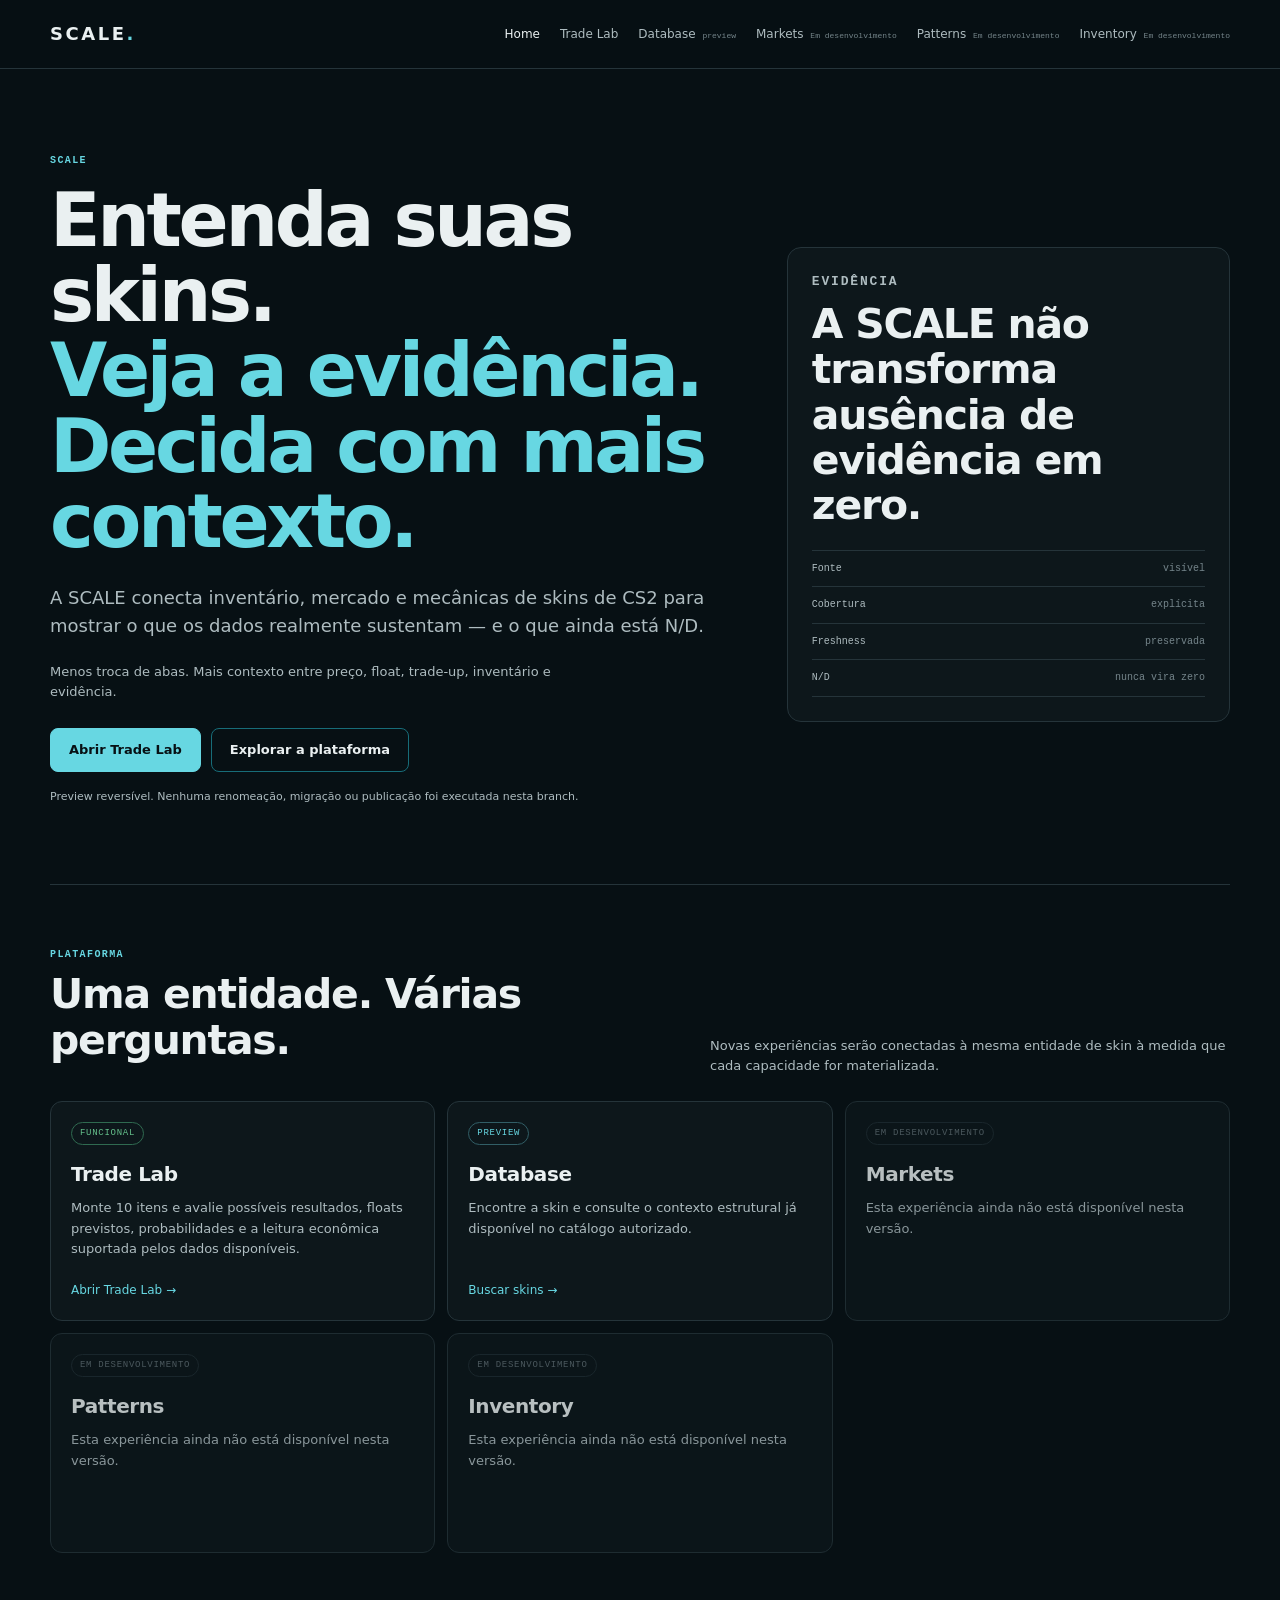
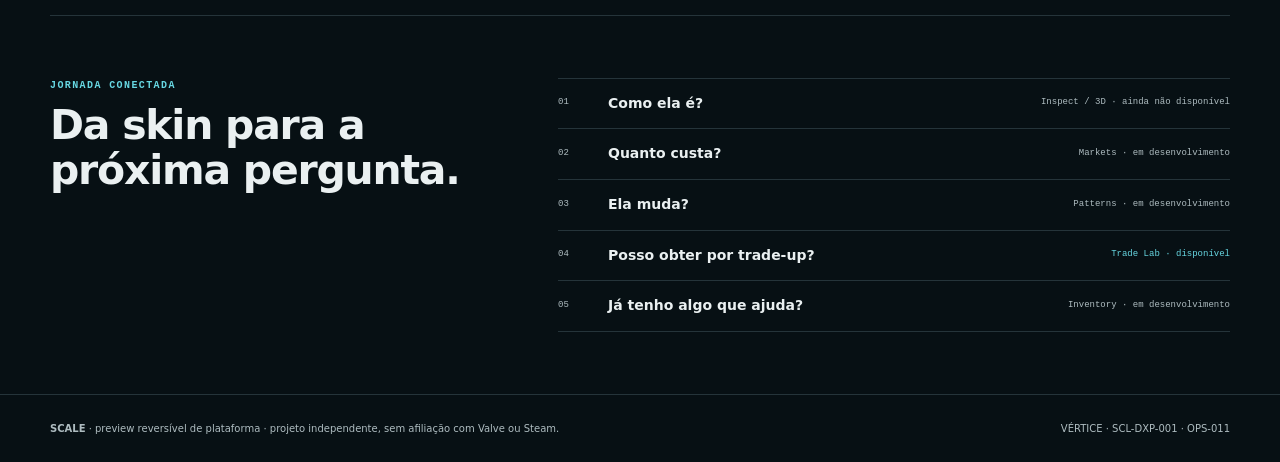
==== index.html @ 556edde3 "RM-002 OPS-011: align platform copy with latest PRISMA handoff" ====
<!doctype html>
<html lang="pt-BR">
<head>
<meta charset="utf-8">
<meta name="viewport" content="width=device-width,initial-scale=1">
<title>SCALE — Platform Preview</title>
<meta name="description" content="Preview reversível da experiência de plataforma SCALE para skins de CS2.">
<meta name="theme-color" content="#071014">
<link rel="stylesheet" href="platform.css">
</head>
<body>
<a class="skip" href="#main">Ir para o conteúdo</a>
<header class="site-header">
  <div class="wrap nav-shell">
    <a class="brand" href="./" aria-label="SCALE home">SCALE<span>.</span></a>
    <nav class="nav" aria-label="Navegação principal">
      <a class="active" href="./">Home</a>
      <a href="tradeup/">Trade Lab</a>
      <a href="database/">Database <small>preview</small></a>
      <span class="nav-future">Markets <small>Em desenvolvimento</small></span>
      <span class="nav-future">Patterns <small>Em desenvolvimento</small></span>
      <span class="nav-future">Inventory <small>Em desenvolvimento</small></span>
    </nav>
  </div>
</header>

<main id="main">
  <section class="wrap hero platform-hero">
    <div>
      <p class="eyebrow">SCALE</p>
      <h1>Entenda suas skins.<br><em>Veja a evidência. Decida com mais contexto.</em></h1>
      <p class="lead">A SCALE conecta inventário, mercado e mecânicas de skins de CS2 para mostrar o que os dados realmente sustentam — e o que ainda está N/D.</p>
      <p class="section-copy">Menos troca de abas. Mais contexto entre preço, float, trade-up, inventário e evidência.</p>
      <div class="hero-actions">
        <a class="button primary" href="tradeup/">Abrir Trade Lab</a>
        <a class="button secondary" href="#platform">Explorar a plataforma</a>
      </div>
      <p class="guardrail">Preview reversível. Nenhuma renomeação, migração ou publicação foi executada nesta branch.</p>
    </div>
    <aside class="evidence-card" aria-label="Prova de evidência">
      <p class="eyebrow">Evidência</p>
      <h2>A SCALE não transforma ausência de evidência em zero.</h2>
      <dl class="evidence-rail">
        <div><dt>Fonte</dt><dd>visível</dd></div>
        <div><dt>Cobertura</dt><dd>explícita</dd></div>
        <div><dt>Freshness</dt><dd>preservada</dd></div>
        <div><dt>N/D</dt><dd>nunca vira zero</dd></div>
      </dl>
    </aside>
  </section>

  <section id="platform" class="wrap section">
    <div class="section-head">
      <div><p class="eyebrow">Plataforma</p><h2>Uma entidade. Várias perguntas.</h2></div>
      <p class="section-copy">Novas experiências serão conectadas à mesma entidade de skin à medida que cada capacidade for materializada.</p>
    </div>
    <div class="product-grid">
      <a class="product-card available" href="tradeup/">
        <span class="status-tag live">FUNCIONAL</span>
        <h3>Trade Lab</h3>
        <p>Monte 10 itens e avalie possíveis resultados, floats previstos, probabilidades e a leitura econômica suportada pelos dados disponíveis.</p>
        <span class="card-action">Abrir Trade Lab →</span>
      </a>
      <a class="product-card preview" href="database/">
        <span class="status-tag preview">PREVIEW</span>
        <h3>Database</h3>
        <p>Encontre a skin e consulte o contexto estrutural já disponível no catálogo autorizado.</p>
        <span class="card-action">Buscar skins →</span>
      </a>
      <article class="product-card unavailable">
        <span class="status-tag unavailable">EM DESENVOLVIMENTO</span>
        <h3>Markets</h3>
        <p>Esta experiência ainda não está disponível nesta versão.</p>
      </article>
      <article class="product-card unavailable">
        <span class="status-tag unavailable">EM DESENVOLVIMENTO</span>
        <h3>Patterns</h3>
        <p>Esta experiência ainda não está disponível nesta versão.</p>
      </article>
      <article class="product-card unavailable">
        <span class="status-tag unavailable">EM DESENVOLVIMENTO</span>
        <h3>Inventory</h3>
        <p>Esta experiência ainda não está disponível nesta versão.</p>
      </article>
    </div>
  </section>

  <section class="wrap section split">
    <div>
      <p class="eyebrow">Jornada conectada</p>
      <h2>Da skin para a próxima pergunta.</h2>
    </div>
    <div class="question-flow">
      <div><span>01</span><strong>Como ela é?</strong><small>Inspect / 3D · ainda não disponível</small></div>
      <div><span>02</span><strong>Quanto custa?</strong><small>Markets · em desenvolvimento</small></div>
      <div><span>03</span><strong>Ela muda?</strong><small>Patterns · em desenvolvimento</small></div>
      <div><span>04</span><strong>Posso obter por trade-up?</strong><small><a href="tradeup/">Trade Lab · disponível</a></small></div>
      <div><span>05</span><strong>Já tenho algo que ajuda?</strong><small>Inventory · em desenvolvimento</small></div>
    </div>
  </section>
</main>

<footer class="footer">
  <div class="wrap footer-row">
    <span><strong>SCALE</strong> · preview reversível de plataforma · projeto independente, sem afiliação com Valve ou Steam.</span>
    <span>VÉRTICE · SCL-DXP-001 · OPS-011</span>
  </div>
</footer>
</body>
</html>
---- platform.css ----
:root{
  color-scheme:dark;
  --ink-950:#071014;--ink-900:#0D171B;--graphite-800:#182429;--graphite-700:#25343A;
  --paper-0:#F7F9F9;--text-on-dark:#EAF0F1;--text-muted-dark:#AEBCC0;
  --signal-500:#67D7E2;--signal-700:#176C78;--line:#25343A;--panel:#0D171B;
  --positive:#65C18C;--caution:#E2BD63;--negative:#E07B73;--unknown:#75858B;
  --font-sans:"IBM Plex Sans",Inter,system-ui,-apple-system,"Segoe UI",sans-serif;
  --font-mono:"IBM Plex Mono","SFMono-Regular",Consolas,monospace;
}
*{box-sizing:border-box}html{scroll-behavior:smooth}body{margin:0;background:var(--ink-950);color:var(--text-on-dark);font-family:var(--font-sans);line-height:1.55}
a{color:inherit}.wrap{width:min(1180px,calc(100% - 48px));margin:auto}.skip{position:absolute;left:16px;top:-80px;background:var(--paper-0);color:#142126;padding:10px 14px;z-index:10}.skip:focus{top:10px}
.site-header{position:sticky;top:0;z-index:5;background:#071014f2;border-bottom:1px solid var(--line);backdrop-filter:blur(10px)}.nav-shell{min-height:68px;display:flex;align-items:center;justify-content:space-between;gap:28px}
.brand{text-decoration:none;font-weight:800;letter-spacing:.14em;font-size:18px;white-space:nowrap}.brand span{color:var(--signal-500)}.nav{display:flex;align-items:center;gap:20px;min-width:0;overflow-x:auto}.nav a,.nav-future{font-size:12px;text-decoration:none;color:var(--text-muted-dark);white-space:nowrap}.nav a:hover,.nav a.active{color:var(--text-on-dark)}.nav small,.nav-future small{font-family:var(--font-mono);font-size:8px;color:var(--unknown);margin-left:3px}.nav-future{cursor:not-allowed}
.hero{padding:84px 0 68px}.platform-hero{display:grid;grid-template-columns:minmax(0,1.2fr) minmax(300px,.8fr);gap:72px;align-items:center}.eyebrow{margin:0 0 10px;text-transform:uppercase;letter-spacing:.14em;color:var(--signal-500);font-family:var(--font-mono);font-size:10px;font-weight:700}
h1{font-size:clamp(42px,6vw,74px);line-height:1.02;letter-spacing:-.045em;margin:14px 0 24px;max-width:860px}h1 em{font-style:normal;color:var(--signal-500)}h2{font-size:clamp(28px,3.2vw,42px);line-height:1.1;letter-spacing:-.03em;margin:8px 0 14px}h3{font-size:20px;letter-spacing:-.02em;margin:14px 0 8px}.lead{max-width:720px;font-size:18px;color:var(--text-muted-dark);margin:0 0 22px}
.hero-actions{display:flex;gap:10px;flex-wrap:wrap;margin-top:26px}.button{display:inline-flex;align-items:center;justify-content:center;min-height:44px;padding:0 18px;border-radius:8px;text-decoration:none;font-weight:700;font-size:13px;border:1px solid var(--signal-700)}.button.primary{background:var(--signal-500);color:var(--ink-950);border-color:var(--signal-500)}.button.secondary{background:transparent;color:var(--text-on-dark)}.guardrail{font-size:11px;color:var(--text-muted-dark);max-width:720px;margin-top:16px}
.evidence-card{background:var(--ink-900);border:1px solid var(--graphite-700);border-radius:14px;padding:24px}.evidence-card p{color:var(--text-muted-dark);font-size:13px}.evidence-rail{margin:22px 0 0;border-top:1px solid var(--line)}.evidence-rail div{display:grid;grid-template-columns:1fr auto;gap:16px;padding:10px 0;border-bottom:1px solid var(--line);font-family:var(--font-mono);font-size:10px}.evidence-rail dt{color:var(--text-muted-dark)}.evidence-rail dd{margin:0;color:var(--unknown)}
.section{padding:62px 0;border-top:1px solid var(--line)}.section-head{display:flex;justify-content:space-between;gap:30px;align-items:end;margin-bottom:24px}.section-copy{max-width:520px;color:var(--text-muted-dark);font-size:13px;margin:0}.product-grid{display:grid;grid-template-columns:repeat(3,minmax(0,1fr));gap:12px}.product-card{min-height:220px;border:1px solid var(--line);border-radius:12px;padding:20px;background:var(--ink-900);text-decoration:none;display:flex;flex-direction:column}.product-card p{margin:0;color:var(--text-muted-dark);font-size:13px}.product-card.available:hover,.product-card.preview:hover{border-color:var(--signal-700)}.status-tag{align-self:flex-start;font-family:var(--font-mono);font-size:9px;letter-spacing:.08em;border:1px solid var(--line);border-radius:99px;padding:4px 8px;color:var(--text-muted-dark)}.status-tag.live{border-color:#2f6a50;color:var(--positive)}.status-tag.preview{border-color:#315e66;color:var(--signal-500)}.status-tag.unavailable{color:var(--unknown)}.card-action{margin-top:auto;padding-top:20px;color:var(--signal-500);font-size:12px}.unavailable{opacity:.78}
.split{display:grid;grid-template-columns:.8fr 1.2fr;gap:60px}.question-flow{border-top:1px solid var(--line)}.question-flow div{display:grid;grid-template-columns:36px 1fr auto;gap:14px;padding:14px 0;border-bottom:1px solid var(--line);align-items:center}.question-flow span,.question-flow small{font-family:var(--font-mono);font-size:9px;color:var(--text-muted-dark)}.question-flow strong{font-size:14px}.question-flow a{color:var(--signal-500);text-decoration:none}
.page-hero{padding:56px 0 34px}.page-hero h1{font-size:clamp(38px,5vw,60px)}.preview-banner{border:1px solid var(--signal-700);background:#0d1d21;padding:12px 14px;border-radius:10px;color:var(--text-muted-dark);font-size:12px}.preview-banner strong{color:var(--signal-500)}
.search-panel{margin:24px 0 0;border:1px solid var(--line);border-radius:14px;padding:20px;background:var(--ink-900)}.search-row{display:grid;grid-template-columns:1fr auto;gap:10px}.search-row input{min-width:0;border:1px solid var(--graphite-700);background:var(--ink-950);color:var(--text-on-dark);border-radius:8px;padding:12px 13px;font:inherit}.search-row button{border:1px solid var(--signal-700);background:var(--signal-500);color:var(--ink-950);border-radius:8px;padding:0 18px;font-weight:700}.search-help{font-size:11px;color:var(--text-muted-dark);margin:10px 0 0}
.results{display:grid;grid-template-columns:repeat(3,minmax(0,1fr));gap:12px;margin:20px 0 0}.skin-card{border:1px solid var(--line);background:var(--ink-900);border-radius:12px;padding:16px;text-align:left;color:inherit;font:inherit;cursor:pointer}.skin-card:hover{border-color:var(--signal-700)}.skin-card img{width:100%;height:120px;object-fit:contain;background:#091316;border-radius:8px}.skin-card h3{font-size:14px;margin:12px 0 5px}.skin-meta{font-family:var(--font-mono);font-size:9px;color:var(--text-muted-dark);overflow-wrap:anywhere}.state-box{margin:20px 0;border:1px solid var(--line);border-radius:12px;padding:16px;color:var(--text-muted-dark);font-size:12px;background:var(--ink-900)}.state-box.error{border-color:#6f3f3c;color:#eab1ac}
.skin-hub{margin:24px 0 64px;border:1px solid var(--line);border-radius:14px;background:var(--ink-900);overflow:hidden}.skin-hub[hidden]{display:none}.skin-hub-head{display:grid;grid-template-columns:220px 1fr;gap:24px;padding:24px}.skin-hub-art{min-height:160px;background:#091316;border-radius:10px;display:flex;align-items:center;justify-content:center}.skin-hub-art img{width:100%;height:160px;object-fit:contain}.hub-kicker{font-family:var(--font-mono);color:var(--signal-500);font-size:10px}.hub-data{display:grid;grid-template-columns:repeat(3,1fr);gap:8px;margin-top:18px}.hub-data div{border-top:1px solid var(--line);padding-top:8px}.hub-data span,.hub-data strong{display:block}.hub-data span{font-size:9px;color:var(--text-muted-dark);font-family:var(--font-mono)}.hub-data strong{font-size:12px;margin-top:4px}.hub-modules{display:grid;grid-template-columns:repeat(4,1fr);border-top:1px solid var(--line)}.hub-module{padding:16px;border-right:1px solid var(--line)}.hub-module:last-child{border-right:0}.hub-module strong,.hub-module span{display:block}.hub-module strong{font-size:12px}.hub-module span{font-size:10px;color:var(--text-muted-dark);margin-top:5px}
.footer{border-top:1px solid var(--line);padding:26px 0;color:var(--text-muted-dark);font-size:10px}.footer-row{display:flex;justify-content:space-between;gap:20px;flex-wrap:wrap}
@media(max-width:900px){.platform-hero,.split{grid-template-columns:1fr}.platform-hero{gap:28px}.product-grid,.results{grid-template-columns:repeat(2,minmax(0,1fr))}.section-head{align-items:start;flex-direction:column}.hub-modules{grid-template-columns:repeat(2,1fr)}.hub-module{border-bottom:1px solid var(--line)}}
@media(max-width:620px){.wrap{width:min(100% - 28px,1180px)}.nav-shell{align-items:flex-start;flex-direction:column;padding:14px 0;gap:8px}.nav{width:100%}.hero{padding:50px 0}.lead{font-size:16px}.product-grid,.results{grid-template-columns:1fr}.question-flow div{grid-template-columns:28px 1fr}.question-flow small{grid-column:2}.search-row{grid-template-columns:1fr}.search-row button{min-height:42px}.skin-hub-head{grid-template-columns:1fr}.hub-data{grid-template-columns:1fr 1fr}.hub-modules{grid-template-columns:1fr}.hub-module{border-right:0}.footer-row{flex-direction:column}}
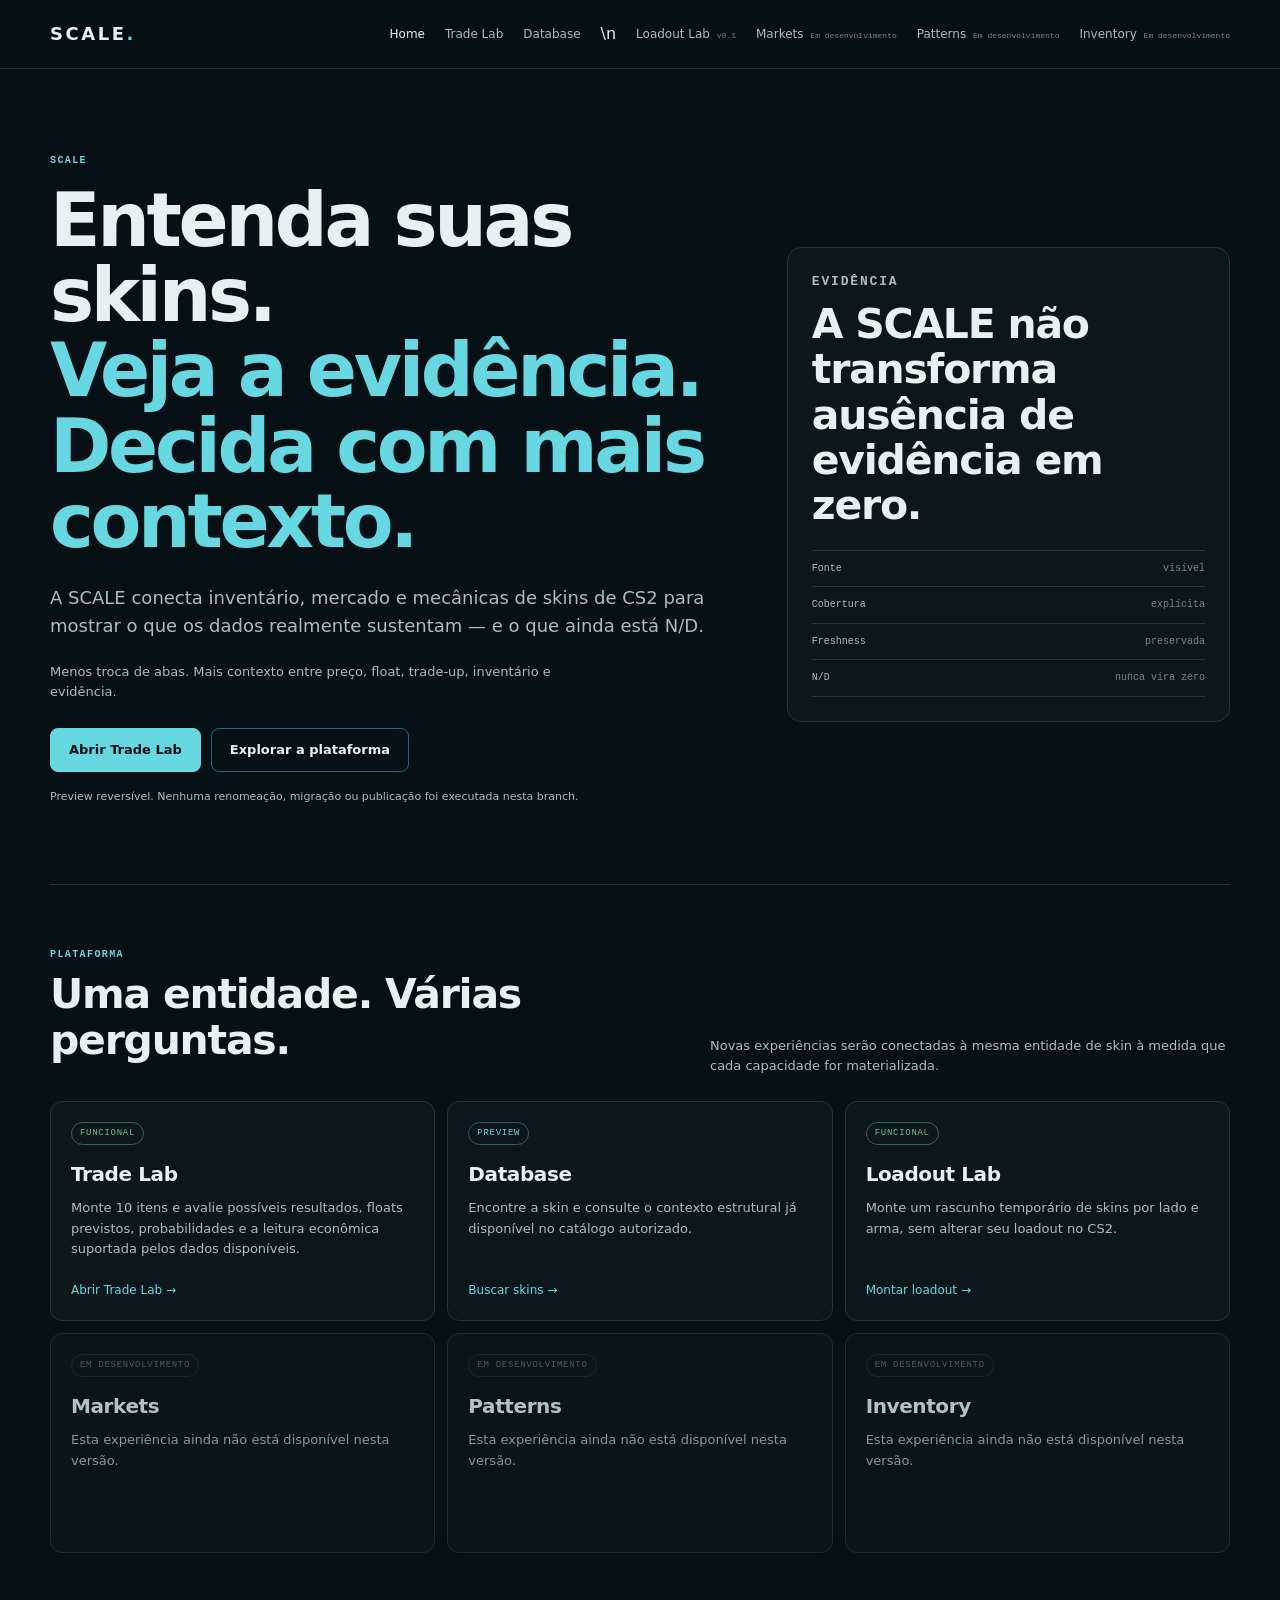
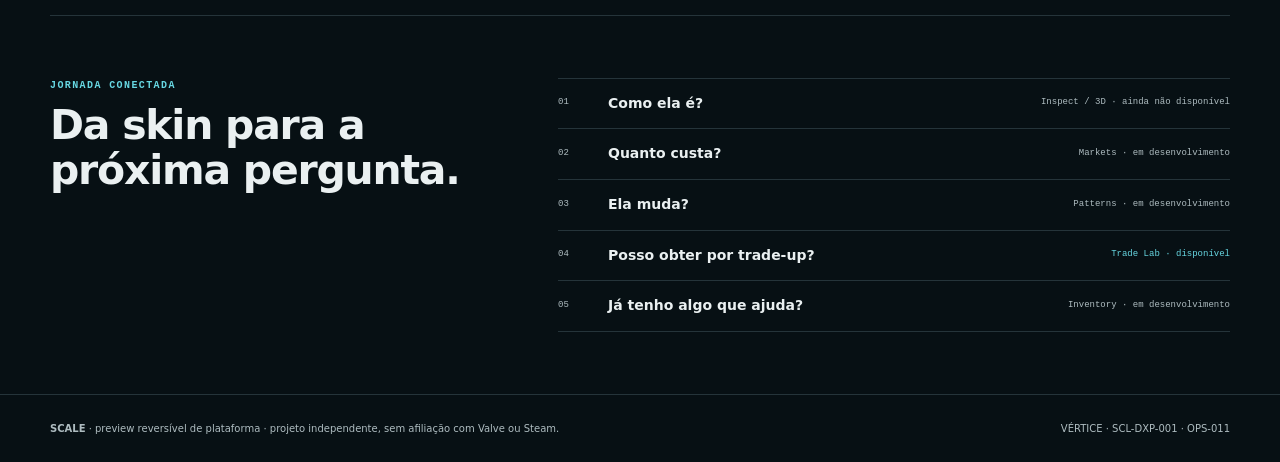
==== commit bfde8cf0: "RM-002 OPS-030: build Loadout Lab v0.1 weapons and skins" ====
--- a/index.html
+++ b/index.html
@@ -16,7 +16,7 @@
     <nav class="nav" aria-label="Navegação principal">
       <a class="active" href="./">Home</a>
       <a href="tradeup/">Trade Lab</a>
-      <a href="database/">Database <small>preview</small></a>
+      <a href="database/">Database</a>\n      <a href="loadout/">Loadout Lab <small>v0.1</small></a>
       <span class="nav-future">Markets <small>Em desenvolvimento</small></span>
       <span class="nav-future">Patterns <small>Em desenvolvimento</small></span>
       <span class="nav-future">Inventory <small>Em desenvolvimento</small></span>
@@ -67,6 +67,12 @@
         <p>Encontre a skin e consulte o contexto estrutural já disponível no catálogo autorizado.</p>
         <span class="card-action">Buscar skins →</span>
       </a>
+      <a class="product-card available" href="loadout/">
+        <span class="status-tag live">FUNCIONAL</span>
+        <h3>Loadout Lab</h3>
+        <p>Monte um rascunho temporário de skins por lado e arma, sem alterar seu loadout no CS2.</p>
+        <span class="card-action">Montar loadout →</span>
+      </a>
       <article class="product-card unavailable">
         <span class="status-tag unavailable">EM DESENVOLVIMENTO</span>
         <h3>Markets</h3>
--- a/platform.css
+++ b/platform.css
@@ -24,3 +24,25 @@
 .footer{border-top:1px solid var(--line);padding:26px 0;color:var(--text-muted-dark);font-size:10px}.footer-row{display:flex;justify-content:space-between;gap:20px;flex-wrap:wrap}
 @media(max-width:900px){.platform-hero,.split{grid-template-columns:1fr}.platform-hero{gap:28px}.product-grid,.results{grid-template-columns:repeat(2,minmax(0,1fr))}.section-head{align-items:start;flex-direction:column}.hub-modules{grid-template-columns:repeat(2,1fr)}.hub-module{border-bottom:1px solid var(--line)}}
 @media(max-width:620px){.wrap{width:min(100% - 28px,1180px)}.nav-shell{align-items:flex-start;flex-direction:column;padding:14px 0;gap:8px}.nav{width:100%}.hero{padding:50px 0}.lead{font-size:16px}.product-grid,.results{grid-template-columns:1fr}.question-flow div{grid-template-columns:28px 1fr}.question-flow small{grid-column:2}.search-row{grid-template-columns:1fr}.search-row button{min-height:42px}.skin-hub-head{grid-template-columns:1fr}.hub-data{grid-template-columns:1fr 1fr}.hub-modules{grid-template-columns:1fr}.hub-module{border-right:0}.footer-row{flex-direction:column}}
+
+.skin-link{display:block}.skin-link .card-action{display:block}
+.entity-page{padding-bottom:54px}.breadcrumb{display:flex;gap:8px;align-items:center;padding-top:28px;color:var(--text-muted-dark);font-family:var(--font-mono);font-size:10px}.breadcrumb a{color:var(--signal-500);text-decoration:none}
+.entity-hub{margin-top:20px}.entity-hero{display:grid;grid-template-columns:minmax(280px,.8fr) minmax(0,1.2fr);gap:42px;align-items:center;padding:36px 0 54px}.entity-art{min-height:290px;border:1px solid var(--line);border-radius:14px;background:var(--ink-900);display:flex;align-items:center;justify-content:center;color:var(--text-muted-dark);font-family:var(--font-mono);font-size:10px}.entity-art img{width:100%;height:280px;object-fit:contain;padding:24px}.entity-copy h1{font-size:clamp(38px,5vw,62px);margin:10px 0 18px}.entity-actions{display:flex;gap:10px;flex-wrap:wrap;margin-top:24px}
+.entity-section{border-top:1px solid var(--line);padding:48px 0}.entity-data-grid{display:grid;grid-template-columns:repeat(3,minmax(0,1fr));gap:10px}.entity-data-grid div{border:1px solid var(--line);border-radius:10px;background:var(--ink-900);padding:16px;min-width:0}.entity-data-grid span,.entity-data-grid strong{display:block}.entity-data-grid span{font-family:var(--font-mono);font-size:9px;color:var(--text-muted-dark)}.entity-data-grid strong{font-size:13px;margin-top:6px;overflow-wrap:anywhere}.entity-evidence{margin-top:12px;border-left:2px solid var(--signal-700);padding:10px 14px;display:flex;gap:18px;flex-wrap:wrap;color:var(--text-muted-dark);font-family:var(--font-mono);font-size:9px}
+.entity-module-grid{display:grid;grid-template-columns:repeat(3,minmax(0,1fr));gap:10px}.entity-module{border:1px solid var(--line);border-radius:11px;background:var(--ink-900);padding:18px;min-height:170px;text-decoration:none}.entity-module.available:hover{border-color:var(--signal-700)}.entity-module strong{display:block;font-size:16px;margin-top:14px}.entity-module p{font-size:11px;color:var(--text-muted-dark);margin:7px 0 0}
+@media(max-width:900px){.entity-hero{grid-template-columns:1fr;gap:22px}.entity-art{min-height:220px}.entity-art img{height:220px}.entity-data-grid,.entity-module-grid{grid-template-columns:repeat(2,minmax(0,1fr))}}
+@media(max-width:620px){.entity-hero{padding-top:24px}.entity-data-grid,.entity-module-grid{grid-template-columns:1fr}.entity-actions{flex-direction:column}.entity-actions .button{width:100%}}
+
+.database-page{padding-bottom:64px}.db-hero{padding-bottom:28px}.explorer-shell{border:1px solid var(--line);background:var(--ink-900);border-radius:14px;overflow:hidden}.explorer-search{padding:22px}.filter-toolbar{display:flex;gap:8px;align-items:center;padding:14px 22px;border-top:1px solid var(--line);border-bottom:1px solid var(--line);flex-wrap:wrap}.compact{min-height:36px;padding:0 12px;font-size:11px}.button.ghost{background:transparent;color:var(--text-muted-dark);border-color:var(--line)}
+.filters-panel{display:grid;grid-template-columns:repeat(2,minmax(0,1fr));border-bottom:1px solid var(--line)}.filters-panel[hidden]{display:none}.filter-group{padding:18px 22px;border-right:1px solid var(--line);border-bottom:1px solid var(--line)}.filter-group:nth-child(2n){border-right:0}.filter-head{display:flex;justify-content:space-between;gap:12px;align-items:center;margin-bottom:10px}.filter-head strong{font-size:13px}.filter-head small,.filter-note{color:var(--text-muted-dark);font-family:var(--font-mono);font-size:9px}.filter-note{margin:8px 0 0}.token-entry{display:grid;grid-template-columns:1fr auto;gap:8px}.token-entry input{min-width:0;background:var(--ink-950);border:1px solid var(--graphite-700);border-radius:7px;color:var(--text-on-dark);padding:9px 10px}.token-entry button{border:1px solid var(--signal-700);background:transparent;color:var(--signal-500);border-radius:7px;padding:0 10px}.token-list,.active-filter-chips{display:flex;gap:6px;flex-wrap:wrap;margin-top:8px}.filter-token,.active-chip{border:1px solid var(--signal-700);background:#0c1b1f;color:var(--signal-500);border-radius:99px;padding:5px 9px;font-size:10px}.check-grid{display:grid;grid-template-columns:repeat(2,minmax(0,1fr));gap:7px}.check-grid label{font-size:11px;color:var(--text-muted-dark)}.segmented{display:flex;gap:6px;flex-wrap:wrap}.segmented button{border:1px solid var(--line);background:var(--ink-950);color:var(--text-muted-dark);padding:7px 10px;border-radius:7px}.segmented button.active{border-color:var(--signal-700);color:var(--signal-500)}
+.context-rail,.selection-bar,.capability-notice,.origin-context{margin-top:12px;border:1px solid var(--line);background:var(--ink-900);border-radius:10px;padding:12px 14px}.context-rail,.selection-bar,.origin-context{display:flex;justify-content:space-between;gap:14px;align-items:center}.context-rail[hidden],.selection-bar[hidden],.capability-notice[hidden],.origin-context[hidden]{display:none}.selection-bar strong,.origin-context strong{display:block;font-size:12px}.selection-bar span,.origin-context span{display:block;color:var(--text-muted-dark);font-size:10px;margin-top:2px}.selection-actions{display:flex;gap:8px;align-items:center;flex-wrap:wrap}.capability-notice{border-color:#735e2c;background:#1a1710;color:#d5c18e;font-size:11px}.capability-notice strong{display:block;color:var(--caution);margin-bottom:4px}
+.results-section{padding:36px 0}.results-head{display:flex;justify-content:space-between;gap:24px;align-items:end}.results-meta{font-family:var(--font-mono);font-size:9px;color:var(--text-muted-dark);max-width:320px;text-align:right}.explorer-results{grid-template-columns:repeat(4,minmax(0,1fr))}.explorer-card{display:flex;flex-direction:column;padding:0;overflow:hidden}.skin-card-main{display:flex;flex-direction:column;flex:1;padding:14px;text-decoration:none}.explorer-card img{height:130px}.card-identity{margin-top:10px}.weapon-label{font-family:var(--font-mono);font-size:9px;color:var(--signal-500)}.card-identity h3{margin:3px 0 6px}.card-badges{display:flex;gap:5px;flex-wrap:wrap;margin-top:8px}.mini-tag{border:1px solid var(--signal-700);border-radius:99px;padding:3px 6px;font-size:8px;font-family:var(--font-mono);color:var(--signal-500)}.mini-tag.muted{border-color:var(--line);color:var(--text-muted-dark)}.select-skin{border:0;border-top:1px solid var(--line);background:transparent;color:var(--text-muted-dark);padding:10px;font-size:10px}.select-skin.selected{color:var(--signal-500);background:#0c1b1f}.origin-context{margin-top:22px}.text-button{background:none;border:0;color:var(--signal-500);font:inherit;font-size:11px;cursor:pointer}
+@media(max-width:1000px){.explorer-results{grid-template-columns:repeat(3,minmax(0,1fr))}}
+@media(max-width:768px){.filters-panel{grid-template-columns:1fr}.filter-group{border-right:0}.explorer-results{grid-template-columns:repeat(2,minmax(0,1fr))}.results-head{align-items:start;flex-direction:column}.results-meta{text-align:left}.context-rail,.selection-bar,.origin-context{align-items:flex-start;flex-direction:column}.selection-actions{width:100%}}
+@media(max-width:480px){.explorer-results{grid-template-columns:1fr}.check-grid{grid-template-columns:1fr}.filter-toolbar{align-items:stretch}.filter-toolbar .button{flex:1}.token-entry{grid-template-columns:1fr}.token-entry button{min-height:38px}}
+
+.pagination-row{display:flex;justify-content:center;padding:20px 0 4px}.pagination-row .button{min-width:160px}
+
+.skinhub-v02 .entity-hub{margin-top:14px}.identity-line{font-family:var(--font-mono);font-size:11px;color:var(--signal-500);margin-bottom:8px}.entity-subline{color:var(--text-muted-dark);font-size:14px;margin:0}.action-helper{color:var(--text-muted-dark);font-size:10px;margin:10px 0 0;max-width:560px}.identity-grid{grid-template-columns:repeat(3,minmax(0,1fr))}.float-context-grid{display:grid;grid-template-columns:1fr 1fr;gap:12px}.float-range-card,.wear-card{border:1px solid var(--line);border-radius:12px;background:var(--ink-900);padding:20px}.float-range-card>span,.wear-card>span{font-family:var(--font-mono);font-size:9px;color:var(--text-muted-dark)}.float-range-card>strong{display:block;font-size:28px;letter-spacing:-.03em;margin:8px 0}.float-range-card small,.wear-card small{display:block;color:var(--text-muted-dark);font-size:10px;margin-top:10px}.wear-list{display:flex;gap:7px;flex-wrap:wrap;margin-top:12px}.wear-chip{border:1px solid var(--signal-700);background:#0c1b1f;color:var(--signal-500);border-radius:99px;padding:6px 9px;font-size:10px}.wear-chip.unknown{border-color:var(--line);color:var(--unknown)}.action-section{display:grid;grid-template-columns:1fr auto;gap:30px;align-items:center}.next-action-panel{display:flex;gap:10px;flex-wrap:wrap;justify-content:flex-end}.state-box strong,.state-box span{display:block}.state-box span{margin-top:4px}.state-box .text-button{margin-top:10px}
+@media(max-width:900px){.identity-grid{grid-template-columns:repeat(2,minmax(0,1fr))}.action-section{grid-template-columns:1fr}.next-action-panel{justify-content:flex-start}}
+@media(max-width:620px){.identity-grid,.float-context-grid{grid-template-columns:1fr}.skinhub-v02 .entity-art{min-height:210px}.skinhub-v02 .entity-art img{height:210px}.next-action-panel{flex-direction:column}.next-action-panel .button,.skinhub-v02 .entity-actions .button{width:100%}}
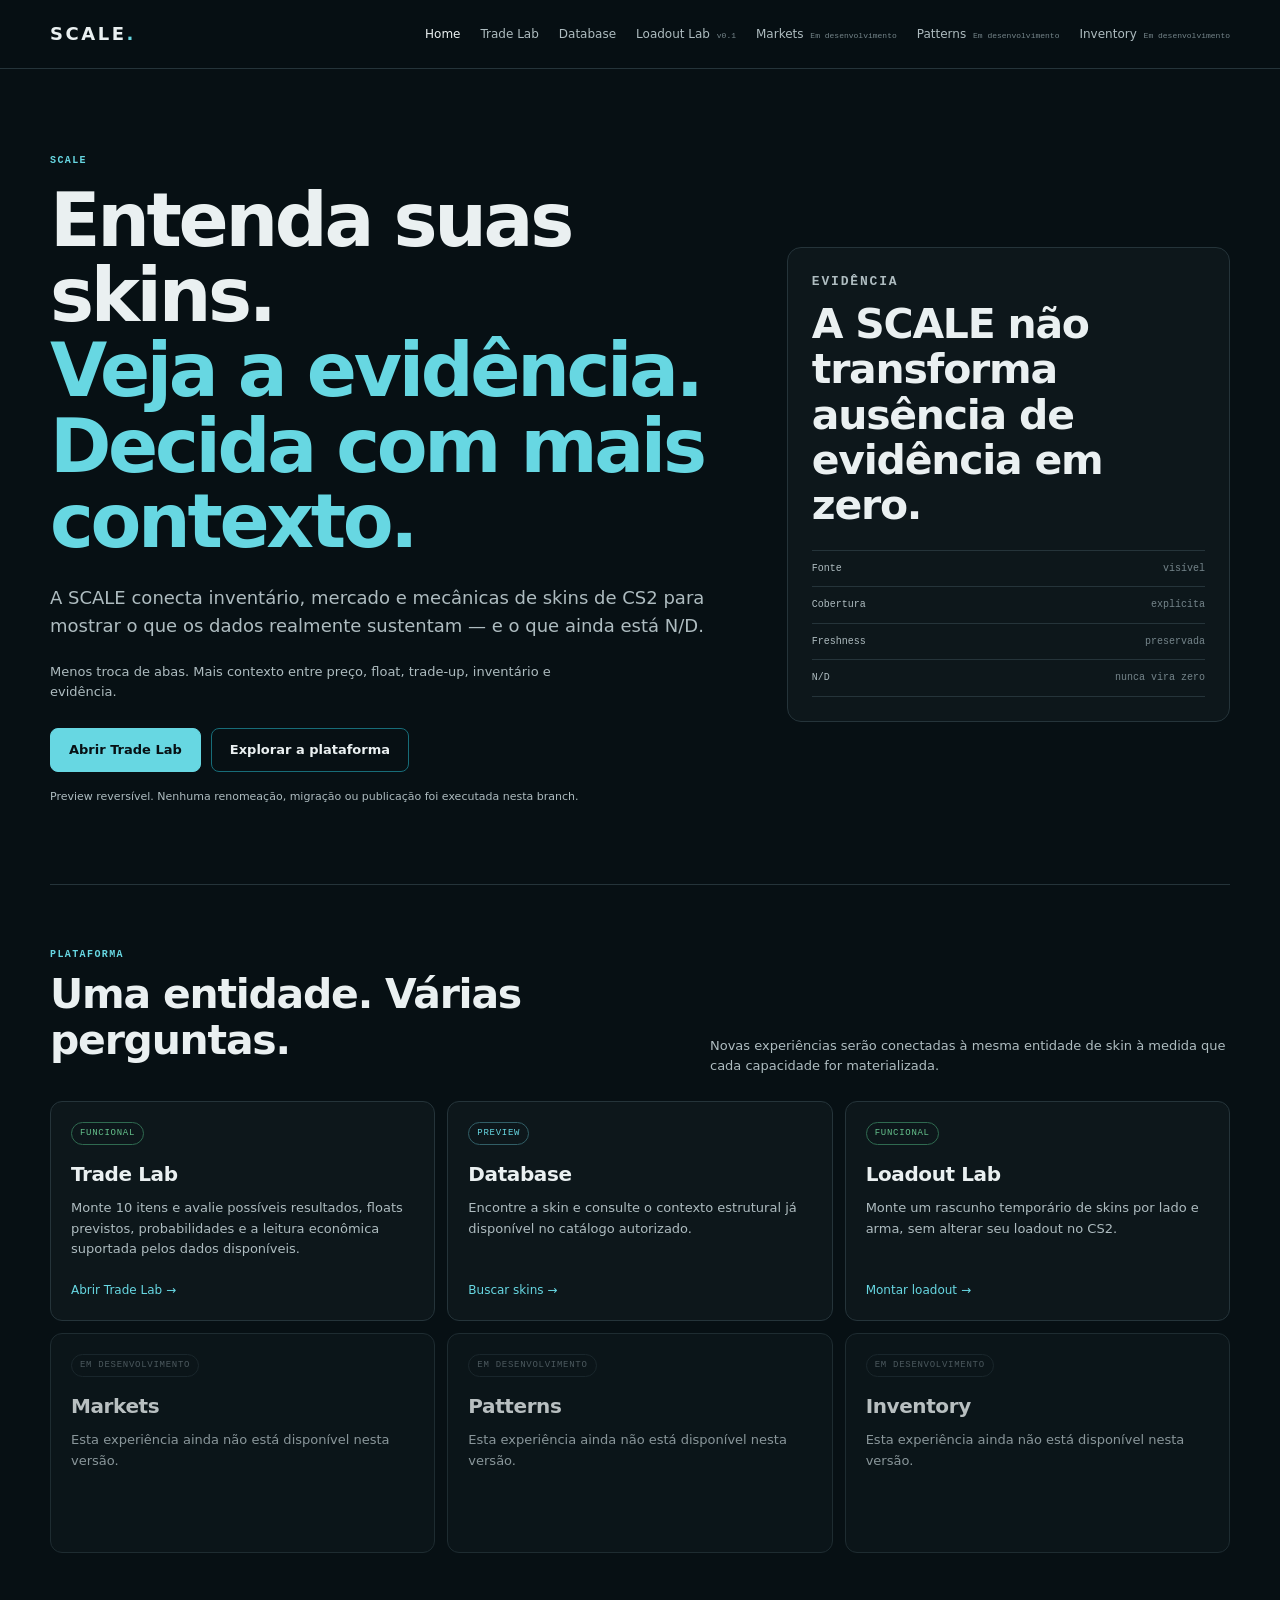
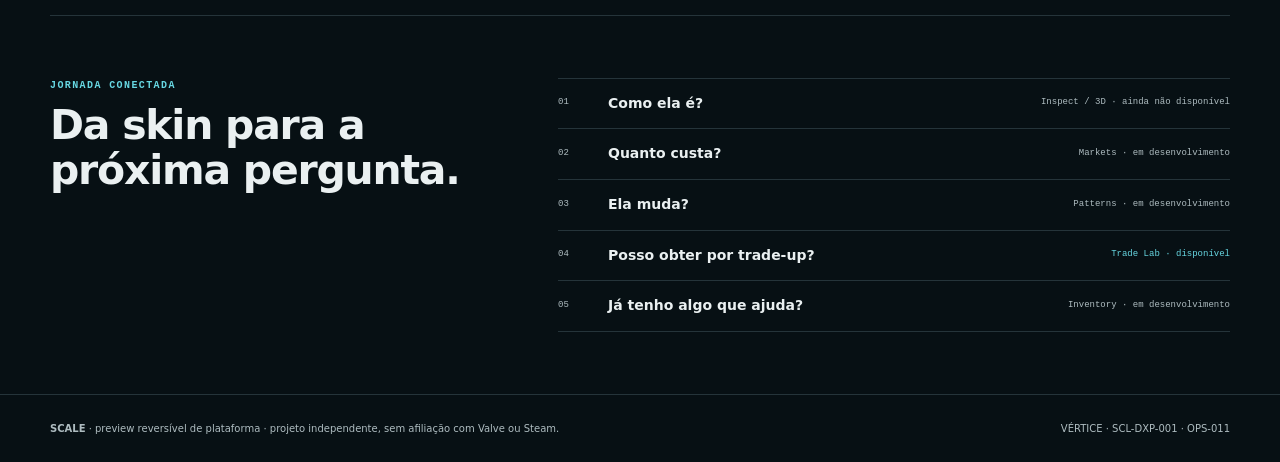
==== commit 9e701a53: "RM-002 OPS-030: repair Home Loadout navigation markup" ====
--- a/index.html
+++ b/index.html
@@ -16,7 +16,8 @@
     <nav class="nav" aria-label="Navegação principal">
       <a class="active" href="./">Home</a>
       <a href="tradeup/">Trade Lab</a>
-      <a href="database/">Database</a>\n      <a href="loadout/">Loadout Lab <small>v0.1</small></a>
+      <a href="database/">Database</a>
+      <a href="loadout/">Loadout Lab <small>v0.1</small></a>
       <span class="nav-future">Markets <small>Em desenvolvimento</small></span>
       <span class="nav-future">Patterns <small>Em desenvolvimento</small></span>
       <span class="nav-future">Inventory <small>Em desenvolvimento</small></span>
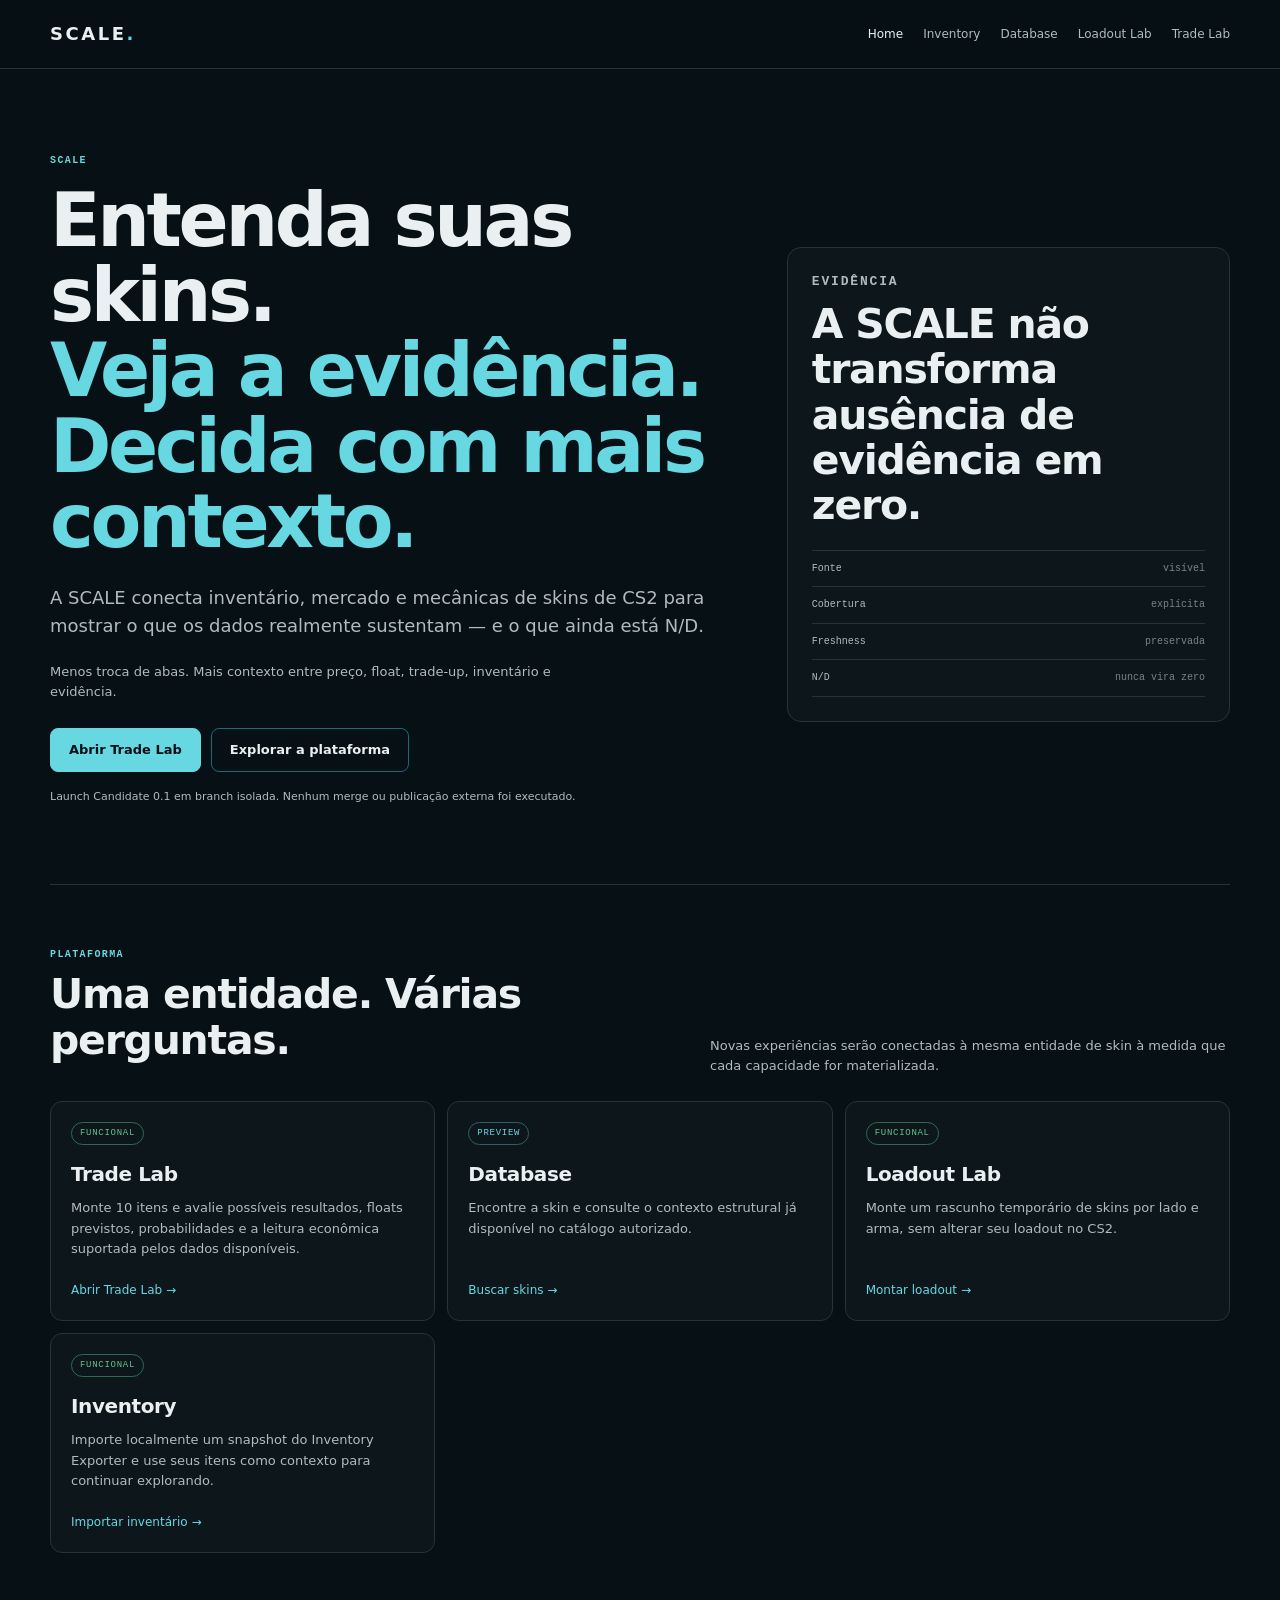
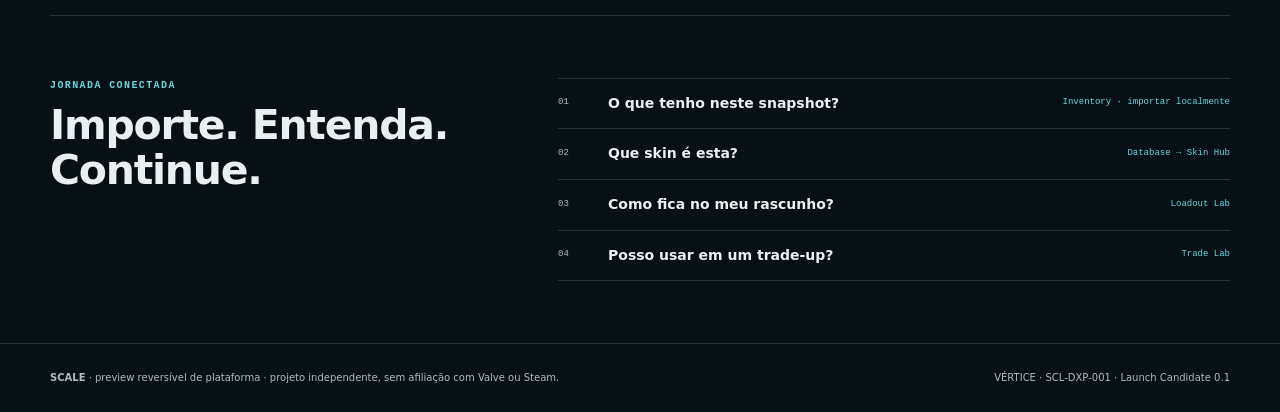
==== commit e969d6ae: "RM-002 OPS-031: close Home around connected launch journey" ====
--- a/index.html
+++ b/index.html
@@ -3,8 +3,8 @@
 <head>
 <meta charset="utf-8">
 <meta name="viewport" content="width=device-width,initial-scale=1">
-<title>SCALE — Platform Preview</title>
-<meta name="description" content="Preview reversível da experiência de plataforma SCALE para skins de CS2.">
+<title>SCALE — Launch Candidate 0.1</title>
+<meta name="description" content="Primeira jornada conectada da SCALE para explorar skins, inventário, loadout e trade-ups.">
 <meta name="theme-color" content="#071014">
 <link rel="stylesheet" href="platform.css">
 </head>
@@ -15,12 +15,10 @@
     <a class="brand" href="./" aria-label="SCALE home">SCALE<span>.</span></a>
     <nav class="nav" aria-label="Navegação principal">
       <a class="active" href="./">Home</a>
+      <a href="inventory/">Inventory</a>
+      <a href="database/">Database</a>
+      <a href="loadout/">Loadout Lab</a>
       <a href="tradeup/">Trade Lab</a>
-      <a href="database/">Database</a>
-      <a href="loadout/">Loadout Lab <small>v0.1</small></a>
-      <span class="nav-future">Markets <small>Em desenvolvimento</small></span>
-      <span class="nav-future">Patterns <small>Em desenvolvimento</small></span>
-      <span class="nav-future">Inventory <small>Em desenvolvimento</small></span>
     </nav>
   </div>
 </header>
@@ -36,7 +34,7 @@
         <a class="button primary" href="tradeup/">Abrir Trade Lab</a>
         <a class="button secondary" href="#platform">Explorar a plataforma</a>
       </div>
-      <p class="guardrail">Preview reversível. Nenhuma renomeação, migração ou publicação foi executada nesta branch.</p>
+      <p class="guardrail">Launch Candidate 0.1 em branch isolada. Nenhum merge ou publicação externa foi executado.</p>
     </div>
     <aside class="evidence-card" aria-label="Prova de evidência">
       <p class="eyebrow">Evidência</p>
@@ -74,35 +72,22 @@
         <p>Monte um rascunho temporário de skins por lado e arma, sem alterar seu loadout no CS2.</p>
         <span class="card-action">Montar loadout →</span>
       </a>
-      <article class="product-card unavailable">
-        <span class="status-tag unavailable">EM DESENVOLVIMENTO</span>
-        <h3>Markets</h3>
-        <p>Esta experiência ainda não está disponível nesta versão.</p>
-      </article>
-      <article class="product-card unavailable">
-        <span class="status-tag unavailable">EM DESENVOLVIMENTO</span>
-        <h3>Patterns</h3>
-        <p>Esta experiência ainda não está disponível nesta versão.</p>
-      </article>
-      <article class="product-card unavailable">
-        <span class="status-tag unavailable">EM DESENVOLVIMENTO</span>
+      <a class="product-card available" href="inventory/">
+        <span class="status-tag live">FUNCIONAL</span>
         <h3>Inventory</h3>
-        <p>Esta experiência ainda não está disponível nesta versão.</p>
-      </article>
+        <p>Importe localmente um snapshot do Inventory Exporter e use seus itens como contexto para continuar explorando.</p>
+        <span class="card-action">Importar inventário →</span>
+      </a>
     </div>
   </section>
 
   <section class="wrap section split">
-    <div>
-      <p class="eyebrow">Jornada conectada</p>
-      <h2>Da skin para a próxima pergunta.</h2>
-    </div>
+    <div><p class="eyebrow">Jornada conectada</p><h2>Importe. Entenda. Continue.</h2></div>
     <div class="question-flow">
-      <div><span>01</span><strong>Como ela é?</strong><small>Inspect / 3D · ainda não disponível</small></div>
-      <div><span>02</span><strong>Quanto custa?</strong><small>Markets · em desenvolvimento</small></div>
-      <div><span>03</span><strong>Ela muda?</strong><small>Patterns · em desenvolvimento</small></div>
-      <div><span>04</span><strong>Posso obter por trade-up?</strong><small><a href="tradeup/">Trade Lab · disponível</a></small></div>
-      <div><span>05</span><strong>Já tenho algo que ajuda?</strong><small>Inventory · em desenvolvimento</small></div>
+      <div><span>01</span><strong>O que tenho neste snapshot?</strong><small><a href="inventory/">Inventory · importar localmente</a></small></div>
+      <div><span>02</span><strong>Que skin é esta?</strong><small><a href="database/">Database → Skin Hub</a></small></div>
+      <div><span>03</span><strong>Como fica no meu rascunho?</strong><small><a href="loadout/">Loadout Lab</a></small></div>
+      <div><span>04</span><strong>Posso usar em um trade-up?</strong><small><a href="tradeup/">Trade Lab</a></small></div>
     </div>
   </section>
 </main>
@@ -110,7 +95,7 @@
 <footer class="footer">
   <div class="wrap footer-row">
     <span><strong>SCALE</strong> · preview reversível de plataforma · projeto independente, sem afiliação com Valve ou Steam.</span>
-    <span>VÉRTICE · SCL-DXP-001 · OPS-011</span>
+    <span>VÉRTICE · SCL-DXP-001 · Launch Candidate 0.1</span>
   </div>
 </footer>
 </body>
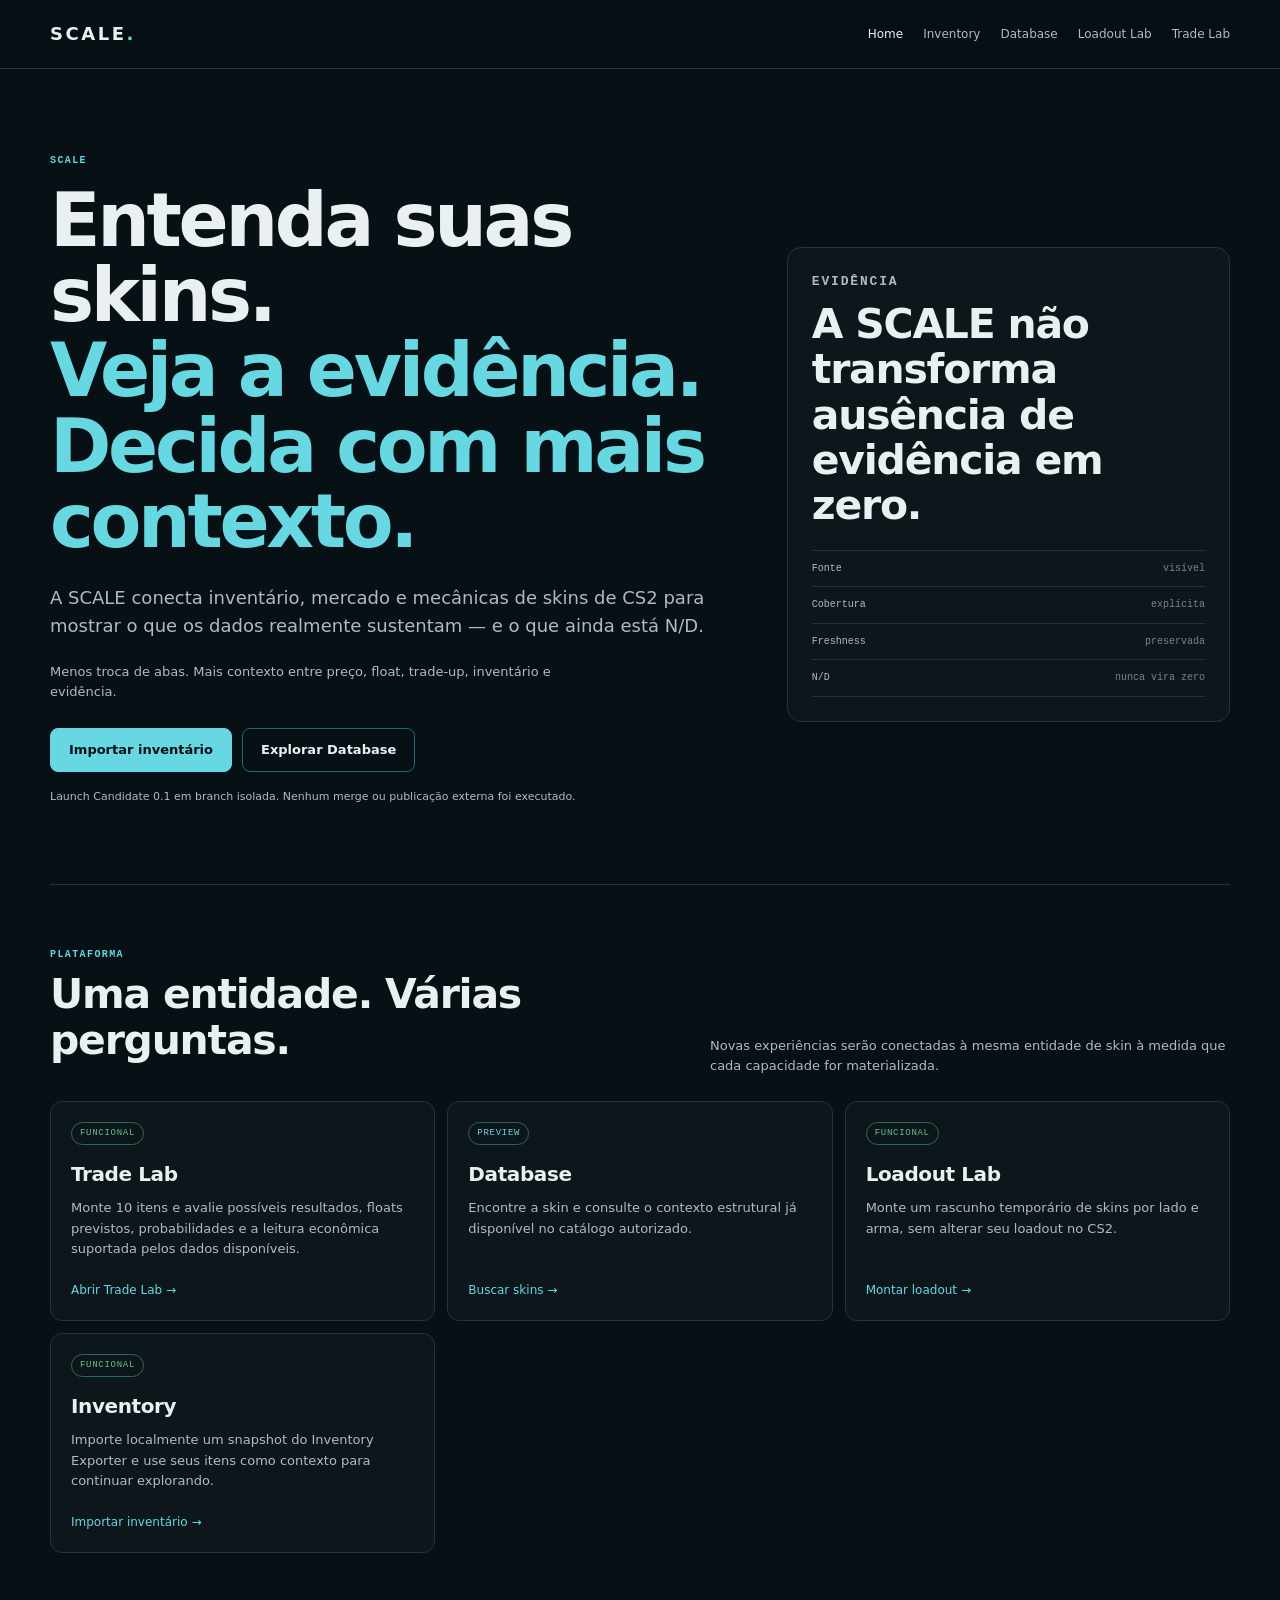
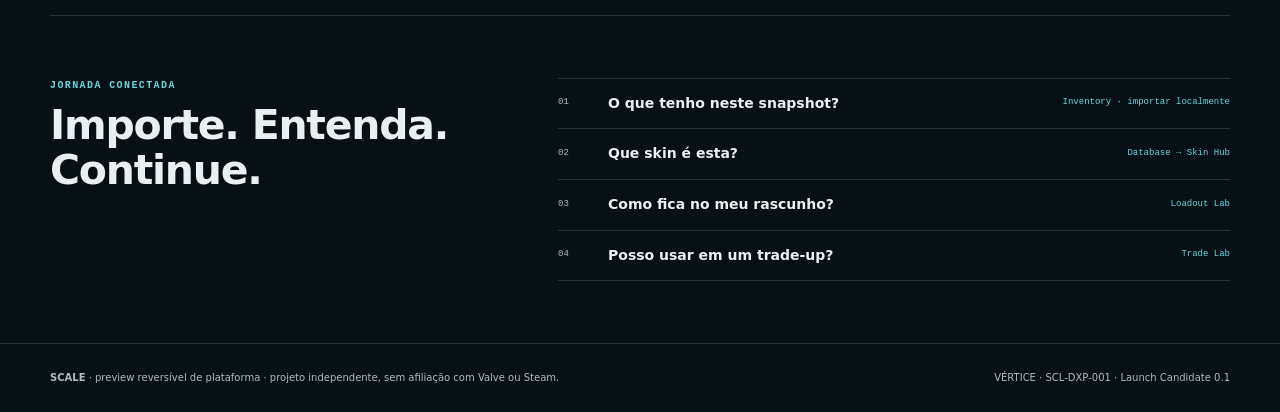
==== commit d8b971ca: "RM-002 OPS-031: make Inventory the Launch Candidate entry CTA" ====
--- a/index.html
+++ b/index.html
@@ -31,8 +31,8 @@
       <p class="lead">A SCALE conecta inventário, mercado e mecânicas de skins de CS2 para mostrar o que os dados realmente sustentam — e o que ainda está N/D.</p>
       <p class="section-copy">Menos troca de abas. Mais contexto entre preço, float, trade-up, inventário e evidência.</p>
       <div class="hero-actions">
-        <a class="button primary" href="tradeup/">Abrir Trade Lab</a>
-        <a class="button secondary" href="#platform">Explorar a plataforma</a>
+        <a class="button primary" href="inventory/">Importar inventário</a>
+        <a class="button secondary" href="database/">Explorar Database</a>
       </div>
       <p class="guardrail">Launch Candidate 0.1 em branch isolada. Nenhum merge ou publicação externa foi executado.</p>
     </div>
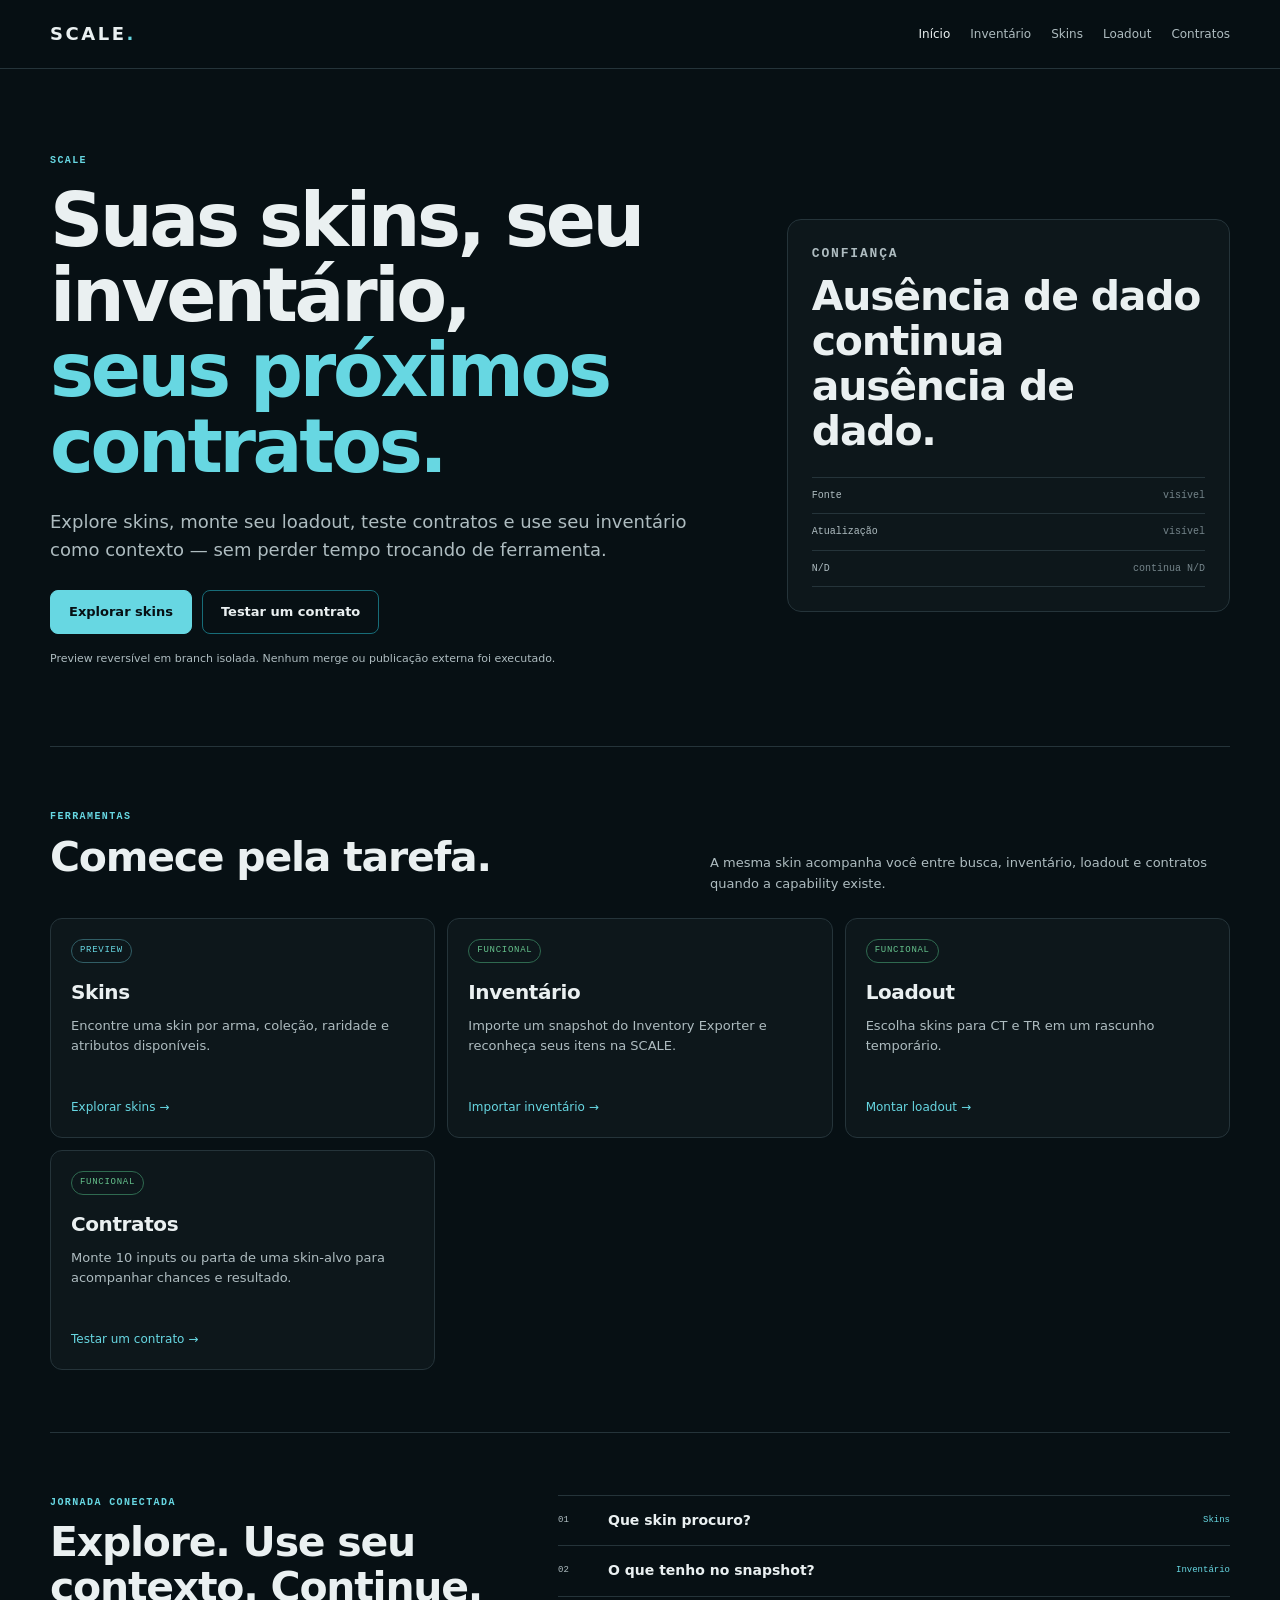
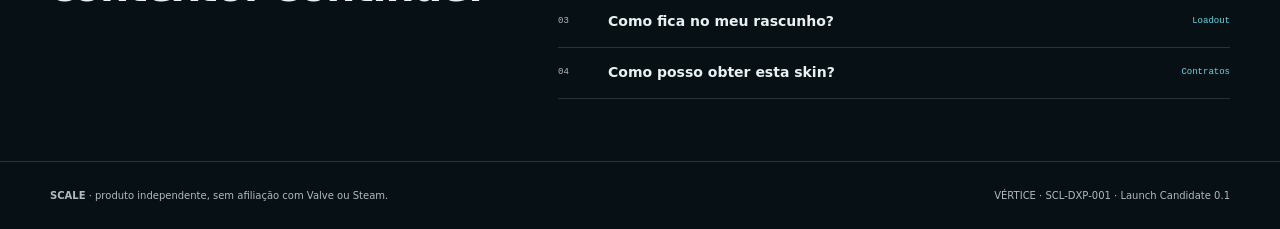
==== commit b1aa2cce: "copy: apply product language pass to home" ====
--- a/index.html
+++ b/index.html
@@ -1,102 +1,23 @@
 <!doctype html>
 <html lang="pt-BR">
 <head>
-<meta charset="utf-8">
-<meta name="viewport" content="width=device-width,initial-scale=1">
+<meta charset="utf-8"><meta name="viewport" content="width=device-width,initial-scale=1">
 <title>SCALE — Launch Candidate 0.1</title>
-<meta name="description" content="Primeira jornada conectada da SCALE para explorar skins, inventário, loadout e trade-ups.">
-<meta name="theme-color" content="#071014">
-<link rel="stylesheet" href="platform.css">
+<meta name="description" content="Explore skins, use seu inventário como contexto, monte seu loadout e teste contratos na SCALE.">
+<meta name="theme-color" content="#071014"><link rel="stylesheet" href="platform.css">
 </head>
 <body>
 <a class="skip" href="#main">Ir para o conteúdo</a>
-<header class="site-header">
-  <div class="wrap nav-shell">
-    <a class="brand" href="./" aria-label="SCALE home">SCALE<span>.</span></a>
-    <nav class="nav" aria-label="Navegação principal">
-      <a class="active" href="./">Home</a>
-      <a href="inventory/">Inventory</a>
-      <a href="database/">Database</a>
-      <a href="loadout/">Loadout Lab</a>
-      <a href="tradeup/">Trade Lab</a>
-    </nav>
-  </div>
-</header>
-
+<header class="site-header"><div class="wrap nav-shell"><a class="brand" href="./" aria-label="SCALE">SCALE<span>.</span></a><nav class="nav" aria-label="Navegação principal"><a class="active" href="./">Início</a><a href="inventory/">Inventário</a><a href="database/">Skins</a><a href="loadout/">Loadout</a><a href="tradeup/">Contratos</a></nav></div></header>
 <main id="main">
-  <section class="wrap hero platform-hero">
-    <div>
-      <p class="eyebrow">SCALE</p>
-      <h1>Entenda suas skins.<br><em>Veja a evidência. Decida com mais contexto.</em></h1>
-      <p class="lead">A SCALE conecta inventário, mercado e mecânicas de skins de CS2 para mostrar o que os dados realmente sustentam — e o que ainda está N/D.</p>
-      <p class="section-copy">Menos troca de abas. Mais contexto entre preço, float, trade-up, inventário e evidência.</p>
-      <div class="hero-actions">
-        <a class="button primary" href="inventory/">Importar inventário</a>
-        <a class="button secondary" href="database/">Explorar Database</a>
-      </div>
-      <p class="guardrail">Launch Candidate 0.1 em branch isolada. Nenhum merge ou publicação externa foi executado.</p>
-    </div>
-    <aside class="evidence-card" aria-label="Prova de evidência">
-      <p class="eyebrow">Evidência</p>
-      <h2>A SCALE não transforma ausência de evidência em zero.</h2>
-      <dl class="evidence-rail">
-        <div><dt>Fonte</dt><dd>visível</dd></div>
-        <div><dt>Cobertura</dt><dd>explícita</dd></div>
-        <div><dt>Freshness</dt><dd>preservada</dd></div>
-        <div><dt>N/D</dt><dd>nunca vira zero</dd></div>
-      </dl>
-    </aside>
-  </section>
-
-  <section id="platform" class="wrap section">
-    <div class="section-head">
-      <div><p class="eyebrow">Plataforma</p><h2>Uma entidade. Várias perguntas.</h2></div>
-      <p class="section-copy">Novas experiências serão conectadas à mesma entidade de skin à medida que cada capacidade for materializada.</p>
-    </div>
-    <div class="product-grid">
-      <a class="product-card available" href="tradeup/">
-        <span class="status-tag live">FUNCIONAL</span>
-        <h3>Trade Lab</h3>
-        <p>Monte 10 itens e avalie possíveis resultados, floats previstos, probabilidades e a leitura econômica suportada pelos dados disponíveis.</p>
-        <span class="card-action">Abrir Trade Lab →</span>
-      </a>
-      <a class="product-card preview" href="database/">
-        <span class="status-tag preview">PREVIEW</span>
-        <h3>Database</h3>
-        <p>Encontre a skin e consulte o contexto estrutural já disponível no catálogo autorizado.</p>
-        <span class="card-action">Buscar skins →</span>
-      </a>
-      <a class="product-card available" href="loadout/">
-        <span class="status-tag live">FUNCIONAL</span>
-        <h3>Loadout Lab</h3>
-        <p>Monte um rascunho temporário de skins por lado e arma, sem alterar seu loadout no CS2.</p>
-        <span class="card-action">Montar loadout →</span>
-      </a>
-      <a class="product-card available" href="inventory/">
-        <span class="status-tag live">FUNCIONAL</span>
-        <h3>Inventory</h3>
-        <p>Importe localmente um snapshot do Inventory Exporter e use seus itens como contexto para continuar explorando.</p>
-        <span class="card-action">Importar inventário →</span>
-      </a>
-    </div>
-  </section>
-
-  <section class="wrap section split">
-    <div><p class="eyebrow">Jornada conectada</p><h2>Importe. Entenda. Continue.</h2></div>
-    <div class="question-flow">
-      <div><span>01</span><strong>O que tenho neste snapshot?</strong><small><a href="inventory/">Inventory · importar localmente</a></small></div>
-      <div><span>02</span><strong>Que skin é esta?</strong><small><a href="database/">Database → Skin Hub</a></small></div>
-      <div><span>03</span><strong>Como fica no meu rascunho?</strong><small><a href="loadout/">Loadout Lab</a></small></div>
-      <div><span>04</span><strong>Posso usar em um trade-up?</strong><small><a href="tradeup/">Trade Lab</a></small></div>
-    </div>
-  </section>
+<section class="wrap hero platform-hero"><div><p class="eyebrow">SCALE</p><h1>Suas skins, seu inventário,<br><em>seus próximos contratos.</em></h1><p class="lead">Explore skins, monte seu loadout, teste contratos e use seu inventário como contexto — sem perder tempo trocando de ferramenta.</p><div class="hero-actions"><a class="button primary" href="database/">Explorar skins</a><a class="button secondary" href="tradeup/">Testar um contrato</a></div><p class="guardrail">Preview reversível em branch isolada. Nenhum merge ou publicação externa foi executado.</p></div><aside class="evidence-card" aria-label="Evidência"><p class="eyebrow">Confiança</p><h2>Ausência de dado continua ausência de dado.</h2><dl class="evidence-rail"><div><dt>Fonte</dt><dd>visível</dd></div><div><dt>Atualização</dt><dd>visível</dd></div><div><dt>N/D</dt><dd>continua N/D</dd></div></dl></aside></section>
+<section id="platform" class="wrap section"><div class="section-head"><div><p class="eyebrow">Ferramentas</p><h2>Comece pela tarefa.</h2></div><p class="section-copy">A mesma skin acompanha você entre busca, inventário, loadout e contratos quando a capability existe.</p></div><div class="product-grid">
+<a class="product-card preview" href="database/"><span class="status-tag preview">PREVIEW</span><h3>Skins</h3><p>Encontre uma skin por arma, coleção, raridade e atributos disponíveis.</p><span class="card-action">Explorar skins →</span></a>
+<a class="product-card available" href="inventory/"><span class="status-tag live">FUNCIONAL</span><h3>Inventário</h3><p>Importe um snapshot do Inventory Exporter e reconheça seus itens na SCALE.</p><span class="card-action">Importar inventário →</span></a>
+<a class="product-card available" href="loadout/"><span class="status-tag live">FUNCIONAL</span><h3>Loadout</h3><p>Escolha skins para CT e TR em um rascunho temporário.</p><span class="card-action">Montar loadout →</span></a>
+<a class="product-card available" href="tradeup/"><span class="status-tag live">FUNCIONAL</span><h3>Contratos</h3><p>Monte 10 inputs ou parta de uma skin-alvo para acompanhar chances e resultado.</p><span class="card-action">Testar um contrato →</span></a>
+</div></section>
+<section class="wrap section split"><div><p class="eyebrow">Jornada conectada</p><h2>Explore. Use seu contexto. Continue.</h2></div><div class="question-flow"><div><span>01</span><strong>Que skin procuro?</strong><small><a href="database/">Skins</a></small></div><div><span>02</span><strong>O que tenho no snapshot?</strong><small><a href="inventory/">Inventário</a></small></div><div><span>03</span><strong>Como fica no meu rascunho?</strong><small><a href="loadout/">Loadout</a></small></div><div><span>04</span><strong>Como posso obter esta skin?</strong><small><a href="tradeup/">Contratos</a></small></div></div></section>
 </main>
-
-<footer class="footer">
-  <div class="wrap footer-row">
-    <span><strong>SCALE</strong> · preview reversível de plataforma · projeto independente, sem afiliação com Valve ou Steam.</span>
-    <span>VÉRTICE · SCL-DXP-001 · Launch Candidate 0.1</span>
-  </div>
-</footer>
-</body>
-</html>+<footer class="footer"><div class="wrap footer-row"><span><strong>SCALE</strong> · produto independente, sem afiliação com Valve ou Steam.</span><span>VÉRTICE · SCL-DXP-001 · Launch Candidate 0.1</span></div></footer>
+</body></html>
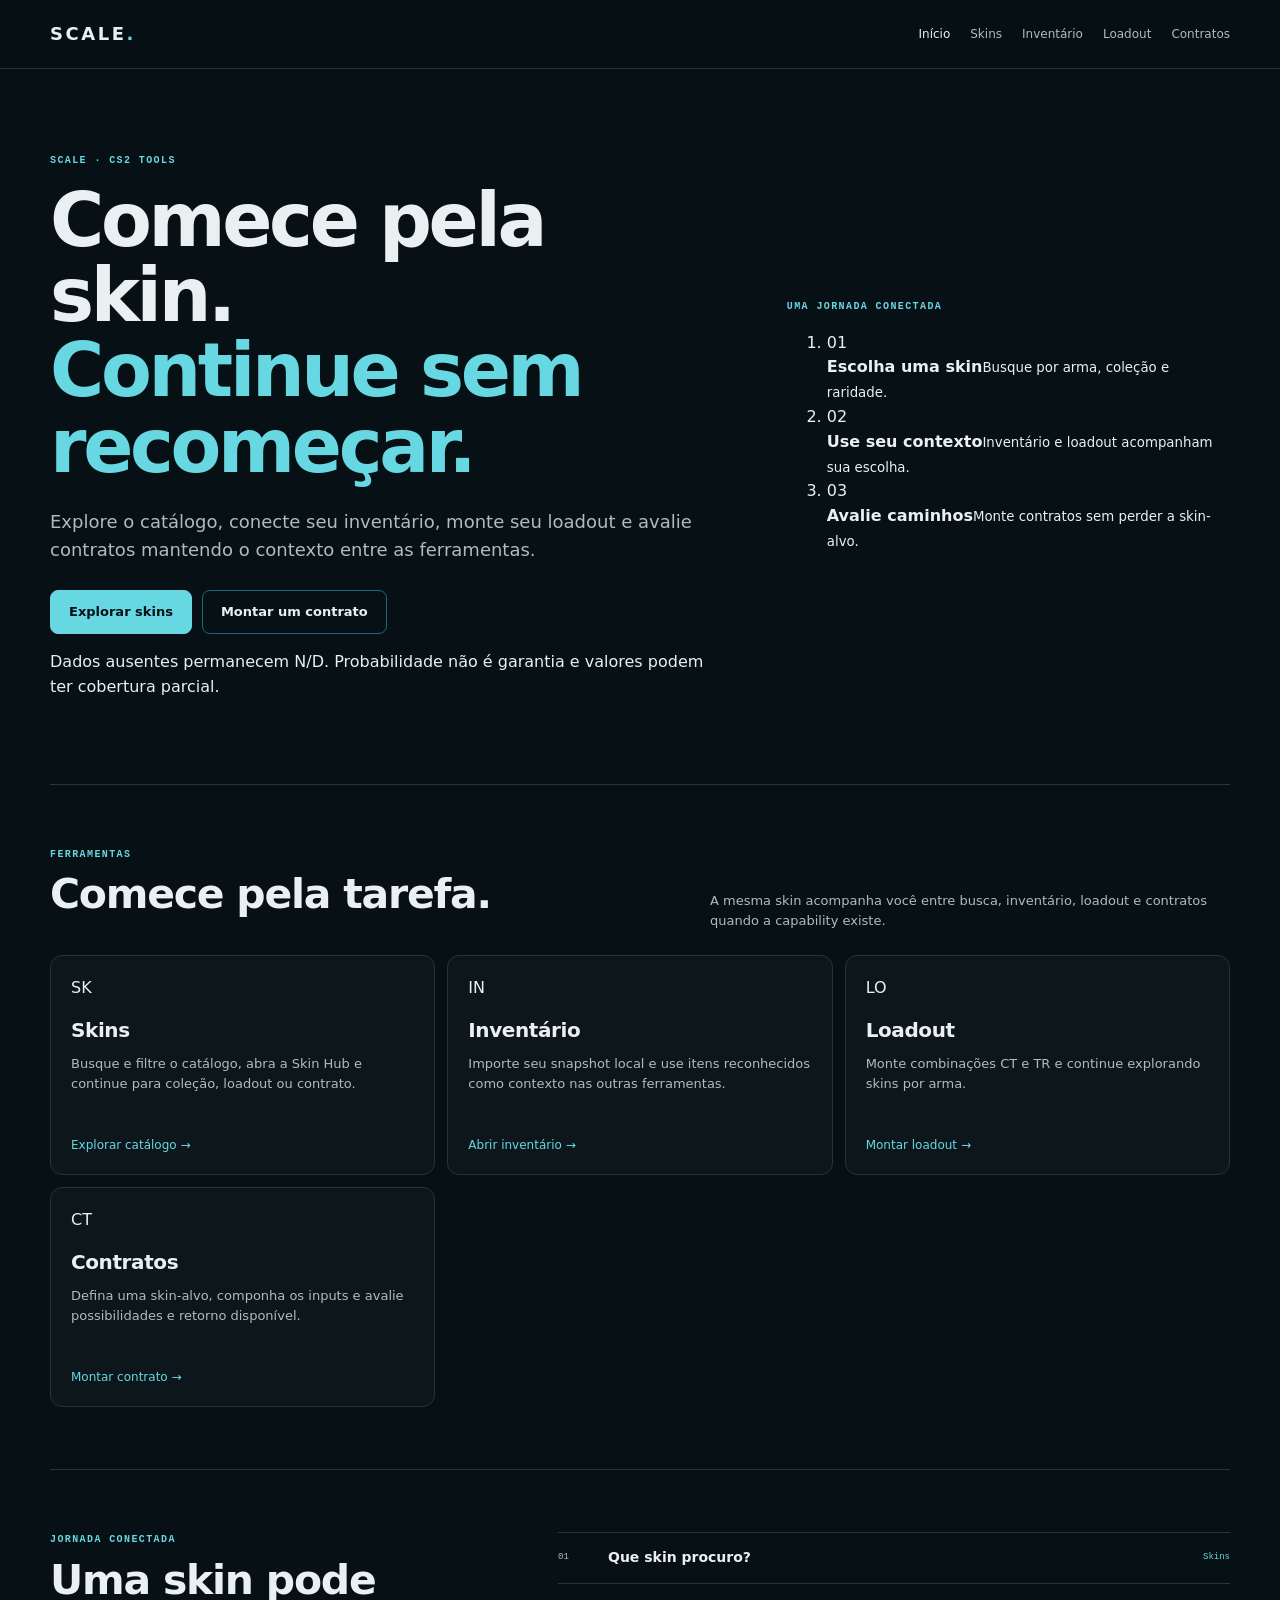
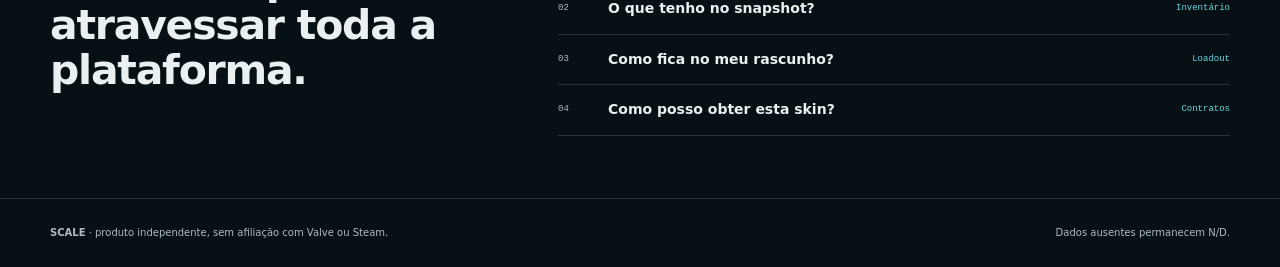
==== commit b5472708: "OPS-035: consolidate public Home experience" ====
--- a/index.html
+++ b/index.html
@@ -2,22 +2,47 @@
 <html lang="pt-BR">
 <head>
 <meta charset="utf-8"><meta name="viewport" content="width=device-width,initial-scale=1">
-<title>SCALE — Launch Candidate 0.1</title>
+<title>SCALE — Skins, inventário e contratos</title>
 <meta name="description" content="Explore skins, use seu inventário como contexto, monte seu loadout e teste contratos na SCALE.">
 <meta name="theme-color" content="#071014"><link rel="stylesheet" href="platform.css">
 </head>
 <body>
 <a class="skip" href="#main">Ir para o conteúdo</a>
-<header class="site-header"><div class="wrap nav-shell"><a class="brand" href="./" aria-label="SCALE">SCALE<span>.</span></a><nav class="nav" aria-label="Navegação principal"><a class="active" href="./">Início</a><a href="inventory/">Inventário</a><a href="database/">Skins</a><a href="loadout/">Loadout</a><a href="tradeup/">Contratos</a></nav></div></header>
+<header class="site-header"><div class="wrap nav-shell"><a class="brand" href="./" aria-label="SCALE">SCALE<span>.</span></a><nav class="nav" aria-label="Navegação principal">
+      <a class="active" href="./">Início</a>
+      <a href="./database/">Skins</a>
+      <a href="./inventory/">Inventário</a>
+      <a href="./loadout/">Loadout</a>
+      <a href="./tradeup/">Contratos</a>
+    </nav></div></header>
 <main id="main">
-<section class="wrap hero platform-hero"><div><p class="eyebrow">SCALE</p><h1>Suas skins, seu inventário,<br><em>seus próximos contratos.</em></h1><p class="lead">Explore skins, monte seu loadout, teste contratos e use seu inventário como contexto — sem perder tempo trocando de ferramenta.</p><div class="hero-actions"><a class="button primary" href="database/">Explorar skins</a><a class="button secondary" href="tradeup/">Testar um contrato</a></div><p class="guardrail">Preview reversível em branch isolada. Nenhum merge ou publicação externa foi executado.</p></div><aside class="evidence-card" aria-label="Evidência"><p class="eyebrow">Confiança</p><h2>Ausência de dado continua ausência de dado.</h2><dl class="evidence-rail"><div><dt>Fonte</dt><dd>visível</dd></div><div><dt>Atualização</dt><dd>visível</dd></div><div><dt>N/D</dt><dd>continua N/D</dd></div></dl></aside></section>
+<section class="wrap hero platform-hero">
+  <div class="hero-copy">
+    <p class="eyebrow">SCALE · CS2 tools</p>
+    <h1>Comece pela skin.<br><em>Continue sem recomeçar.</em></h1>
+    <p class="lead">Explore o catálogo, conecte seu inventário, monte seu loadout e avalie contratos mantendo o contexto entre as ferramentas.</p>
+    <div class="hero-actions">
+      <a class="button primary" href="database/">Explorar skins</a>
+      <a class="button secondary" href="tradeup/">Montar um contrato</a>
+    </div>
+    <p class="trust-note">Dados ausentes permanecem N/D. Probabilidade não é garantia e valores podem ter cobertura parcial.</p>
+  </div>
+  <aside class="journey-card" aria-label="Jornada SCALE">
+    <p class="eyebrow">Uma jornada conectada</p>
+    <ol class="journey-steps">
+      <li><span>01</span><div><strong>Escolha uma skin</strong><small>Busque por arma, coleção e raridade.</small></div></li>
+      <li><span>02</span><div><strong>Use seu contexto</strong><small>Inventário e loadout acompanham sua escolha.</small></div></li>
+      <li><span>03</span><div><strong>Avalie caminhos</strong><small>Monte contratos sem perder a skin-alvo.</small></div></li>
+    </ol>
+  </aside>
+</section>
 <section id="platform" class="wrap section"><div class="section-head"><div><p class="eyebrow">Ferramentas</p><h2>Comece pela tarefa.</h2></div><p class="section-copy">A mesma skin acompanha você entre busca, inventário, loadout e contratos quando a capability existe.</p></div><div class="product-grid">
-<a class="product-card preview" href="database/"><span class="status-tag preview">PREVIEW</span><h3>Skins</h3><p>Encontre uma skin por arma, coleção, raridade e atributos disponíveis.</p><span class="card-action">Explorar skins →</span></a>
-<a class="product-card available" href="inventory/"><span class="status-tag live">FUNCIONAL</span><h3>Inventário</h3><p>Importe um snapshot do Inventory Exporter e reconheça seus itens na SCALE.</p><span class="card-action">Importar inventário →</span></a>
-<a class="product-card available" href="loadout/"><span class="status-tag live">FUNCIONAL</span><h3>Loadout</h3><p>Escolha skins para CT e TR em um rascunho temporário.</p><span class="card-action">Montar loadout →</span></a>
-<a class="product-card available" href="tradeup/"><span class="status-tag live">FUNCIONAL</span><h3>Contratos</h3><p>Monte 10 inputs ou parta de uma skin-alvo para acompanhar chances e resultado.</p><span class="card-action">Testar um contrato →</span></a>
+<a class="product-card available" href="database/"><span class="product-icon">SK</span><h3>Skins</h3><p>Busque e filtre o catálogo, abra a Skin Hub e continue para coleção, loadout ou contrato.</p><span class="card-action">Explorar catálogo →</span></a>
+<a class="product-card available" href="inventory/"><span class="product-icon">IN</span><h3>Inventário</h3><p>Importe seu snapshot local e use itens reconhecidos como contexto nas outras ferramentas.</p><span class="card-action">Abrir inventário →</span></a>
+<a class="product-card available" href="loadout/"><span class="product-icon">LO</span><h3>Loadout</h3><p>Monte combinações CT e TR e continue explorando skins por arma.</p><span class="card-action">Montar loadout →</span></a>
+<a class="product-card available" href="tradeup/"><span class="product-icon">CT</span><h3>Contratos</h3><p>Defina uma skin-alvo, componha os inputs e avalie possibilidades e retorno disponível.</p><span class="card-action">Montar contrato →</span></a>
 </div></section>
-<section class="wrap section split"><div><p class="eyebrow">Jornada conectada</p><h2>Explore. Use seu contexto. Continue.</h2></div><div class="question-flow"><div><span>01</span><strong>Que skin procuro?</strong><small><a href="database/">Skins</a></small></div><div><span>02</span><strong>O que tenho no snapshot?</strong><small><a href="inventory/">Inventário</a></small></div><div><span>03</span><strong>Como fica no meu rascunho?</strong><small><a href="loadout/">Loadout</a></small></div><div><span>04</span><strong>Como posso obter esta skin?</strong><small><a href="tradeup/">Contratos</a></small></div></div></section>
+<section class="wrap section split"><div><p class="eyebrow">Jornada conectada</p><h2>Uma skin pode atravessar toda a plataforma.</h2></div><div class="question-flow"><div><span>01</span><strong>Que skin procuro?</strong><small><a href="database/">Skins</a></small></div><div><span>02</span><strong>O que tenho no snapshot?</strong><small><a href="inventory/">Inventário</a></small></div><div><span>03</span><strong>Como fica no meu rascunho?</strong><small><a href="loadout/">Loadout</a></small></div><div><span>04</span><strong>Como posso obter esta skin?</strong><small><a href="tradeup/">Contratos</a></small></div></div></section>
 </main>
-<footer class="footer"><div class="wrap footer-row"><span><strong>SCALE</strong> · produto independente, sem afiliação com Valve ou Steam.</span><span>VÉRTICE · SCL-DXP-001 · Launch Candidate 0.1</span></div></footer>
+<footer class="footer"><div class="wrap footer-row"><span><strong>SCALE</strong> · produto independente, sem afiliação com Valve ou Steam.</span><span>Dados ausentes permanecem N/D.</span></div></footer>
 </body></html>
--- a/platform.css
+++ b/platform.css
@@ -1,4 +1,19 @@
 :root{
+  --rarity-color-consumer-grade:#b0c3d9;
+  --rarity-color-industrial-grade:#5e98d9;
+  --rarity-color-mil-spec-grade:#4b69ff;
+  --rarity-color-restricted:#8847ff;
+  --rarity-color-classified:#d32ce6;
+  --rarity-color-covert:#eb4b4b;
+  --rarity-color-unknown:#66737a;
+  --rarity-marker-width-dense:3px;
+  --rarity-marker-width-default:4px;
+  --rarity-marker-height-dense:12px;
+  --rarity-marker-height-compact:16px;
+  --rarity-marker-height-standard:18px;
+  --rarity-marker-height-hero:20px;
+  --rarity-marker-radius:2px;
+  --rarity-marker-gap:8px;
   color-scheme:dark;
   --ink-950:#071014;--ink-900:#0D171B;--graphite-800:#182429;--graphite-700:#25343A;
   --paper-0:#F7F9F9;--text-on-dark:#EAF0F1;--text-muted-dark:#AEBCC0;
@@ -33,16 +48,53 @@
 @media(max-width:900px){.entity-hero{grid-template-columns:1fr;gap:22px}.entity-art{min-height:220px}.entity-art img{height:220px}.entity-data-grid,.entity-module-grid{grid-template-columns:repeat(2,minmax(0,1fr))}}
 @media(max-width:620px){.entity-hero{padding-top:24px}.entity-data-grid,.entity-module-grid{grid-template-columns:1fr}.entity-actions{flex-direction:column}.entity-actions .button{width:100%}}
 
-.database-page{padding-bottom:64px}.db-hero{padding-bottom:28px}.explorer-shell{border:1px solid var(--line);background:var(--ink-900);border-radius:14px;overflow:hidden}.explorer-search{padding:22px}.filter-toolbar{display:flex;gap:8px;align-items:center;padding:14px 22px;border-top:1px solid var(--line);border-bottom:1px solid var(--line);flex-wrap:wrap}.compact{min-height:36px;padding:0 12px;font-size:11px}.button.ghost{background:transparent;color:var(--text-muted-dark);border-color:var(--line)}
-.filters-panel{display:grid;grid-template-columns:repeat(2,minmax(0,1fr));border-bottom:1px solid var(--line)}.filters-panel[hidden]{display:none}.filter-group{padding:18px 22px;border-right:1px solid var(--line);border-bottom:1px solid var(--line)}.filter-group:nth-child(2n){border-right:0}.filter-head{display:flex;justify-content:space-between;gap:12px;align-items:center;margin-bottom:10px}.filter-head strong{font-size:13px}.filter-head small,.filter-note{color:var(--text-muted-dark);font-family:var(--font-mono);font-size:9px}.filter-note{margin:8px 0 0}.token-entry{display:grid;grid-template-columns:1fr auto;gap:8px}.token-entry input{min-width:0;background:var(--ink-950);border:1px solid var(--graphite-700);border-radius:7px;color:var(--text-on-dark);padding:9px 10px}.token-entry button{border:1px solid var(--signal-700);background:transparent;color:var(--signal-500);border-radius:7px;padding:0 10px}.token-list,.active-filter-chips{display:flex;gap:6px;flex-wrap:wrap;margin-top:8px}.filter-token,.active-chip{border:1px solid var(--signal-700);background:#0c1b1f;color:var(--signal-500);border-radius:99px;padding:5px 9px;font-size:10px}.check-grid{display:grid;grid-template-columns:repeat(2,minmax(0,1fr));gap:7px}.check-grid label{font-size:11px;color:var(--text-muted-dark)}.segmented{display:flex;gap:6px;flex-wrap:wrap}.segmented button{border:1px solid var(--line);background:var(--ink-950);color:var(--text-muted-dark);padding:7px 10px;border-radius:7px}.segmented button.active{border-color:var(--signal-700);color:var(--signal-500)}
+.database-page{padding-bottom:64px}.db-hero{padding-bottom:28px}.explorer-shell{border:1px solid var(--line);background:var(--ink-900);border-radius:14px;overflow:hidden}.explorer-search{padding:22px}.filter-toolbar{display:flex;gap:8px;align-items:center;padding:14px 22px;border-top:1px solid var(--line);border-bottom:1px solid var(--line);flex-wrap:wrap}.sort-control{margin-left:auto;display:flex;align-items:center;gap:8px;color:var(--text-muted-dark);font-size:10px}.sort-control select{min-height:36px;border:1px solid var(--line);background:var(--ink-950);color:var(--text-on-dark);border-radius:7px;padding:0 10px;font:inherit}.compact{min-height:36px;padding:0 12px;font-size:11px}.button.ghost{background:transparent;color:var(--text-muted-dark);border-color:var(--line)}
+.reactive-search{position:relative;display:block}.reactive-search input{width:100%}.search-suggestions{position:absolute;left:0;right:0;top:calc(100% + 6px);z-index:12;border:1px solid var(--graphite-700);border-radius:10px;background:var(--ink-950);box-shadow:0 18px 42px #0008;overflow:hidden}.search-suggestions[hidden]{display:none}.suggestion-context{padding:8px 13px;border-bottom:1px solid var(--line);color:var(--caution);font-family:var(--font-mono);font-size:9px}.search-suggestion{display:flex;align-items:center;justify-content:space-between;gap:16px;padding:11px 13px;border-bottom:1px solid var(--line);text-decoration:none}.search-suggestion:hover,.search-suggestion:focus{background:#0c1b1f;outline:none}.search-suggestion strong,.search-suggestion small{display:block}.search-suggestion strong{font-size:12px}.search-suggestion small,.suggestion-rarity{font-family:var(--font-mono);font-size:9px;color:var(--text-muted-dark);margin-top:2px}.suggestion-rarity{text-align:right;margin-top:0}.search-suggestion-all{width:100%;min-height:40px;border:0;background:#0d1d21;color:var(--signal-500);font:inherit;font-size:11px;text-align:left;padding:10px 13px;cursor:pointer}.search-actions{display:flex;align-items:center;justify-content:flex-end;gap:12px;padding:14px 22px;border-bottom:1px solid var(--line)}.search-actions span{color:var(--text-muted-dark);font-size:10px}.search-actions .button{min-width:112px}
+.filters-panel{display:grid;grid-template-columns:repeat(2,minmax(0,1fr));border-bottom:1px solid var(--line)}.filters-panel[hidden]{display:none}.filter-group{padding:18px 22px;border-right:1px solid var(--line);border-bottom:1px solid var(--line)}.filter-group:nth-child(2n){border-right:0}.filter-head{display:flex;justify-content:space-between;gap:12px;align-items:center;margin-bottom:10px}.filter-head strong{font-size:13px}.filter-head small,.filter-note{color:var(--text-muted-dark);font-family:var(--font-mono);font-size:9px}.filter-note{margin:8px 0 0}.token-entry{display:grid;grid-template-columns:1fr auto;gap:8px}.token-entry input{min-width:0;background:var(--ink-950);border:1px solid var(--graphite-700);border-radius:7px;color:var(--text-on-dark);padding:9px 10px}.token-entry button{border:1px solid var(--signal-700);background:transparent;color:var(--signal-500);border-radius:7px;padding:0 10px}.token-list,.active-filter-chips{display:flex;gap:6px;flex-wrap:wrap;margin-top:8px}.field-resolution{margin-top:9px;border-left:2px solid var(--signal-700);padding-left:9px}.field-resolution[hidden]{display:none}.resolution-row{display:grid;grid-template-columns:auto auto 1fr;gap:7px;align-items:baseline;margin-top:5px;font-family:var(--font-mono);font-size:9px}.resolution-row span{color:var(--text-on-dark)}.resolution-row strong{color:var(--signal-500);font-weight:500}.resolution-row small{color:var(--text-muted-dark);overflow-wrap:anywhere}.resolution-row.no-match{border-left:2px solid var(--caution);padding-left:7px}.resolution-row.no-match strong{color:var(--caution)}.filter-token,.active-chip{border:1px solid var(--signal-700);background:#0c1b1f;color:var(--signal-500);border-radius:99px;padding:5px 9px;font-size:10px}.check-grid{display:grid;grid-template-columns:repeat(2,minmax(0,1fr));gap:7px}.check-grid label{font-size:11px;color:var(--text-muted-dark)}.segmented{display:flex;gap:6px;flex-wrap:wrap}.segmented button{border:1px solid var(--line);background:var(--ink-950);color:var(--text-muted-dark);padding:7px 10px;border-radius:7px}.segmented button.active{border-color:var(--signal-700);color:var(--signal-500)}
 .context-rail,.selection-bar,.capability-notice,.origin-context{margin-top:12px;border:1px solid var(--line);background:var(--ink-900);border-radius:10px;padding:12px 14px}.context-rail,.selection-bar,.origin-context{display:flex;justify-content:space-between;gap:14px;align-items:center}.context-rail[hidden],.selection-bar[hidden],.capability-notice[hidden],.origin-context[hidden]{display:none}.selection-bar strong,.origin-context strong{display:block;font-size:12px}.selection-bar span,.origin-context span{display:block;color:var(--text-muted-dark);font-size:10px;margin-top:2px}.selection-actions{display:flex;gap:8px;align-items:center;flex-wrap:wrap}.capability-notice{border-color:#735e2c;background:#1a1710;color:#d5c18e;font-size:11px}.capability-notice strong{display:block;color:var(--caution);margin-bottom:4px}
 .results-section{padding:36px 0}.results-head{display:flex;justify-content:space-between;gap:24px;align-items:end}.results-meta{font-family:var(--font-mono);font-size:9px;color:var(--text-muted-dark);max-width:320px;text-align:right}.explorer-results{grid-template-columns:repeat(4,minmax(0,1fr))}.explorer-card{display:flex;flex-direction:column;padding:0;overflow:hidden}.skin-card-main{display:flex;flex-direction:column;flex:1;padding:14px;text-decoration:none}.explorer-card img{height:130px}.card-identity{margin-top:10px}.weapon-label{font-family:var(--font-mono);font-size:9px;color:var(--signal-500)}.card-identity h3{margin:3px 0 6px}.card-badges{display:flex;gap:5px;flex-wrap:wrap;margin-top:8px}.mini-tag{border:1px solid var(--signal-700);border-radius:99px;padding:3px 6px;font-size:8px;font-family:var(--font-mono);color:var(--signal-500)}.mini-tag.muted{border-color:var(--line);color:var(--text-muted-dark)}.select-skin{border:0;border-top:1px solid var(--line);background:transparent;color:var(--text-muted-dark);padding:10px;font-size:10px}.select-skin.selected{color:var(--signal-500);background:#0c1b1f}.origin-context{margin-top:22px}.text-button{background:none;border:0;color:var(--signal-500);font:inherit;font-size:11px;cursor:pointer}
 @media(max-width:1000px){.explorer-results{grid-template-columns:repeat(3,minmax(0,1fr))}}
-@media(max-width:768px){.filters-panel{grid-template-columns:1fr}.filter-group{border-right:0}.explorer-results{grid-template-columns:repeat(2,minmax(0,1fr))}.results-head{align-items:start;flex-direction:column}.results-meta{text-align:left}.context-rail,.selection-bar,.origin-context{align-items:flex-start;flex-direction:column}.selection-actions{width:100%}}
-@media(max-width:480px){.explorer-results{grid-template-columns:1fr}.check-grid{grid-template-columns:1fr}.filter-toolbar{align-items:stretch}.filter-toolbar .button{flex:1}.token-entry{grid-template-columns:1fr}.token-entry button{min-height:38px}}
+@media(max-width:768px){.sort-control{width:100%;margin-left:0;justify-content:space-between}.sort-control select{flex:1;max-width:260px}.search-actions{align-items:stretch;flex-direction:column-reverse}.search-actions .button{width:100%}.filters-panel{grid-template-columns:1fr}.filter-group{border-right:0}.explorer-results{grid-template-columns:repeat(2,minmax(0,1fr))}.results-head{align-items:start;flex-direction:column}.results-meta{text-align:left}.context-rail,.selection-bar,.origin-context{align-items:flex-start;flex-direction:column}.selection-actions{width:100%}}
+@media(max-width:480px){.resolution-row{grid-template-columns:1fr auto}.resolution-row small{grid-column:1/-1}.explorer-results{grid-template-columns:1fr}.check-grid{grid-template-columns:1fr}.filter-toolbar{align-items:stretch}.filter-toolbar .button{flex:1}.token-entry{grid-template-columns:1fr}.token-entry button{min-height:38px}}
 
 .pagination-row{display:flex;justify-content:center;padding:20px 0 4px}.pagination-row .button{min-width:160px}
 
 .skinhub-v02 .entity-hub{margin-top:14px}.identity-line{font-family:var(--font-mono);font-size:11px;color:var(--signal-500);margin-bottom:8px}.entity-subline{color:var(--text-muted-dark);font-size:14px;margin:0}.action-helper{color:var(--text-muted-dark);font-size:10px;margin:10px 0 0;max-width:560px}.identity-grid{grid-template-columns:repeat(3,minmax(0,1fr))}.float-context-grid{display:grid;grid-template-columns:1fr 1fr;gap:12px}.float-range-card,.wear-card{border:1px solid var(--line);border-radius:12px;background:var(--ink-900);padding:20px}.float-range-card>span,.wear-card>span{font-family:var(--font-mono);font-size:9px;color:var(--text-muted-dark)}.float-range-card>strong{display:block;font-size:28px;letter-spacing:-.03em;margin:8px 0}.float-range-card small,.wear-card small{display:block;color:var(--text-muted-dark);font-size:10px;margin-top:10px}.wear-list{display:flex;gap:7px;flex-wrap:wrap;margin-top:12px}.wear-chip{border:1px solid var(--signal-700);background:#0c1b1f;color:var(--signal-500);border-radius:99px;padding:6px 9px;font-size:10px}.wear-chip.unknown{border-color:var(--line);color:var(--unknown)}.action-section{display:grid;grid-template-columns:1fr auto;gap:30px;align-items:center}.next-action-panel{display:flex;gap:10px;flex-wrap:wrap;justify-content:flex-end}.state-box strong,.state-box span{display:block}.state-box span{margin-top:4px}.state-box .text-button{margin-top:10px}
-@media(max-width:900px){.identity-grid{grid-template-columns:repeat(2,minmax(0,1fr))}.action-section{grid-template-columns:1fr}.next-action-panel{justify-content:flex-start}}
-@media(max-width:620px){.identity-grid,.float-context-grid{grid-template-columns:1fr}.skinhub-v02 .entity-art{min-height:210px}.skinhub-v02 .entity-art img{height:210px}.next-action-panel{flex-direction:column}.next-action-panel .button,.skinhub-v02 .entity-actions .button{width:100%}}
+.obtain-head{align-items:flex-end}.obtain-grid{display:grid;grid-template-columns:1.2fr 1fr 1fr;gap:12px;margin-top:22px}.obtain-card{border:1px solid var(--line);border-radius:12px;background:var(--ink-900);padding:20px;display:flex;flex-direction:column;min-height:230px}.obtain-card.primary-path{border-color:var(--signal-700);background:linear-gradient(145deg,#0c1c20,#081317 72%)}.obtain-kicker{font-family:var(--font-mono);font-size:9px;color:var(--signal-500);text-transform:uppercase;letter-spacing:.08em}.obtain-card h3{font-size:18px;margin:12px 0 8px}.obtain-card p{color:var(--text-muted-dark);font-size:11px;line-height:1.55;margin:0 0 18px}.obtain-card .button{margin-top:auto;align-self:flex-start}.obtain-card .button.secondary{background:transparent}.skinhub-v02 .entity-actions{margin-top:22px}.skinhub-v02 .entity-actions .button.primary{display:none}
+@media(max-width:900px){.identity-grid{grid-template-columns:repeat(2,minmax(0,1fr))}.action-section{grid-template-columns:1fr}.next-action-panel{justify-content:flex-start}.obtain-grid{grid-template-columns:1fr 1fr}.obtain-card.primary-path{grid-column:1/-1}}
+@media(max-width:620px){.identity-grid,.float-context-grid{grid-template-columns:1fr}.skinhub-v02 .entity-art{min-height:210px}.skinhub-v02 .entity-art img{height:210px}.next-action-panel{flex-direction:column}.next-action-panel .button,.skinhub-v02 .entity-actions .button{width:100%}.obtain-grid{grid-template-columns:1fr}.obtain-card.primary-path{grid-column:auto}.obtain-card{min-height:0}.obtain-card .button{width:100%;align-self:stretch}}
+
+/* Fase B — global item classification + collection identity */
+.rarity-mark{display:inline-flex;align-items:center;gap:var(--rarity-marker-gap);min-width:0;color:var(--text-muted-dark);font-family:var(--font-mono);font-size:9px;line-height:1.25}
+.rarity-mark::before{content:"";flex:0 0 auto;width:var(--rarity-marker-width-default);height:var(--rarity-marker-height-standard);border-radius:var(--rarity-marker-radius);background:var(--rarity-color,var(--rarity-color-unknown))}
+.rarity-mark.compact::before{width:var(--rarity-marker-width-dense);height:var(--rarity-marker-height-compact)}
+.rarity-mark.dense::before{width:var(--rarity-marker-width-dense);height:var(--rarity-marker-height-dense)}
+.rarity-mark.hero::before{height:var(--rarity-marker-height-hero)}
+.rarity-mark[data-rarity="Consumer Grade"]{--rarity-color:var(--rarity-color-consumer-grade)}
+.rarity-mark[data-rarity="Industrial Grade"]{--rarity-color:var(--rarity-color-industrial-grade)}
+.rarity-mark[data-rarity="Mil-Spec Grade"]{--rarity-color:var(--rarity-color-mil-spec-grade)}
+.rarity-mark[data-rarity="Restricted"]{--rarity-color:var(--rarity-color-restricted)}
+.rarity-mark[data-rarity="Classified"]{--rarity-color:var(--rarity-color-classified)}
+.rarity-mark[data-rarity="Covert"]{--rarity-color:var(--rarity-color-covert)}
+.rarity-mark[data-rarity="N/D"]{--rarity-color:var(--rarity-color-unknown)}
+.collection-identity{display:inline-flex;align-items:center;gap:8px;min-width:0;max-width:100%;color:var(--text-muted-dark);font-family:var(--font-mono);font-size:9px}
+.collection-plate{width:24px;height:24px;flex:0 0 24px;border:1px solid var(--line);border-radius:4px;background:var(--ink-950);display:inline-flex;align-items:center;justify-content:center;color:var(--text-muted-dark);font-weight:800;font-size:8px;letter-spacing:.08em;overflow:hidden}
+.collection-identity.compact .collection-plate{width:20px;height:20px;flex-basis:20px}
+.collection-identity.dense .collection-plate{width:18px;height:18px;flex-basis:18px;font-size:7px}
+.collection-plate img{width:calc(100% - 4px);height:calc(100% - 4px);object-fit:contain}
+.collection-name{min-width:0;overflow:hidden;text-overflow:ellipsis;white-space:nowrap}
+.item-classification{display:flex;align-items:center;gap:10px;flex-wrap:wrap;min-width:0}
+.output-card .rarity-mark{color:var(--text-muted-dark)}
+.output-card .collection-plate{background:var(--ink-950);border-color:var(--line)}
+@media(max-width:480px){
+ .collection-identity.mobile-text-only .collection-plate{display:none}
+ .rarity-mark{white-space:nowrap}
+}
+
+
+/* Fase F — Collection entity */
+.modular-entry{margin-top:18px}.collections-page .page-hero{padding-bottom:24px}.collections-filters .collection-select{width:100%;min-height:40px;border:1px solid var(--graphite-700);background:var(--ink-950);color:var(--text-on-dark);border-radius:7px;padding:0 10px}
+.collection-results{display:grid;grid-template-columns:repeat(3,minmax(0,1fr));gap:12px;margin-top:20px}.collection-card{border:1px solid var(--line);background:var(--ink-900);border-radius:12px;overflow:hidden}.collection-card:hover{border-color:var(--signal-700)}.collection-card-main{display:flex;flex-direction:column;min-height:100%;padding:18px;text-decoration:none}.collection-card-head{display:flex;align-items:flex-start;justify-content:space-between;gap:14px}.collection-card-head .card-action{padding-top:0;white-space:nowrap}.collection-metrics{display:grid;grid-template-columns:repeat(2,minmax(0,1fr));gap:8px;margin-top:18px}.collection-metrics div,.collection-freshness{border-top:1px solid var(--line);padding-top:9px}.collection-metrics span,.collection-freshness span,.collection-rarities>span{display:block;font-family:var(--font-mono);font-size:9px;color:var(--text-muted-dark)}.collection-metrics strong,.collection-freshness strong{display:block;font-size:12px;margin-top:3px}.collection-rarities{margin-top:16px}.rarity-list{display:flex;gap:8px;flex-wrap:wrap;margin-top:8px}.collection-freshness{margin-top:16px}.collection-nd{font-family:var(--font-mono);font-size:9px;color:var(--unknown)}
+.collection-hero{grid-template-columns:minmax(220px,.6fr) minmax(0,1.4fr)}.collection-fallback-art{min-height:250px;border:1px solid var(--line);border-radius:14px;background:var(--ink-900);display:flex;align-items:center;justify-content:center}.collection-fallback-art span{width:90px;height:90px;border:1px solid var(--graphite-700);border-radius:12px;display:flex;align-items:center;justify-content:center;font-size:26px;font-weight:800;color:var(--text-muted-dark);letter-spacing:.12em}.collection-hub-identity{margin-bottom:8px}.collection-attribute-grid{grid-template-columns:repeat(3,minmax(0,1fr))}.collection-rarity-attribute strong{display:flex;gap:8px;flex-wrap:wrap}.collection-skin-results{margin-top:18px}
+@media(max-width:900px){.collection-results{grid-template-columns:repeat(2,minmax(0,1fr))}.collection-hero{grid-template-columns:1fr}.collection-fallback-art{min-height:180px}.collection-attribute-grid{grid-template-columns:repeat(2,minmax(0,1fr))}}
+@media(max-width:620px){.collection-results{grid-template-columns:1fr}.collection-card-head{flex-direction:column}.collection-card-head .card-action{padding-top:4px}.collection-attribute-grid{grid-template-columns:1fr}.collections-filters{grid-template-columns:1fr}.collection-metrics{grid-template-columns:1fr 1fr}}
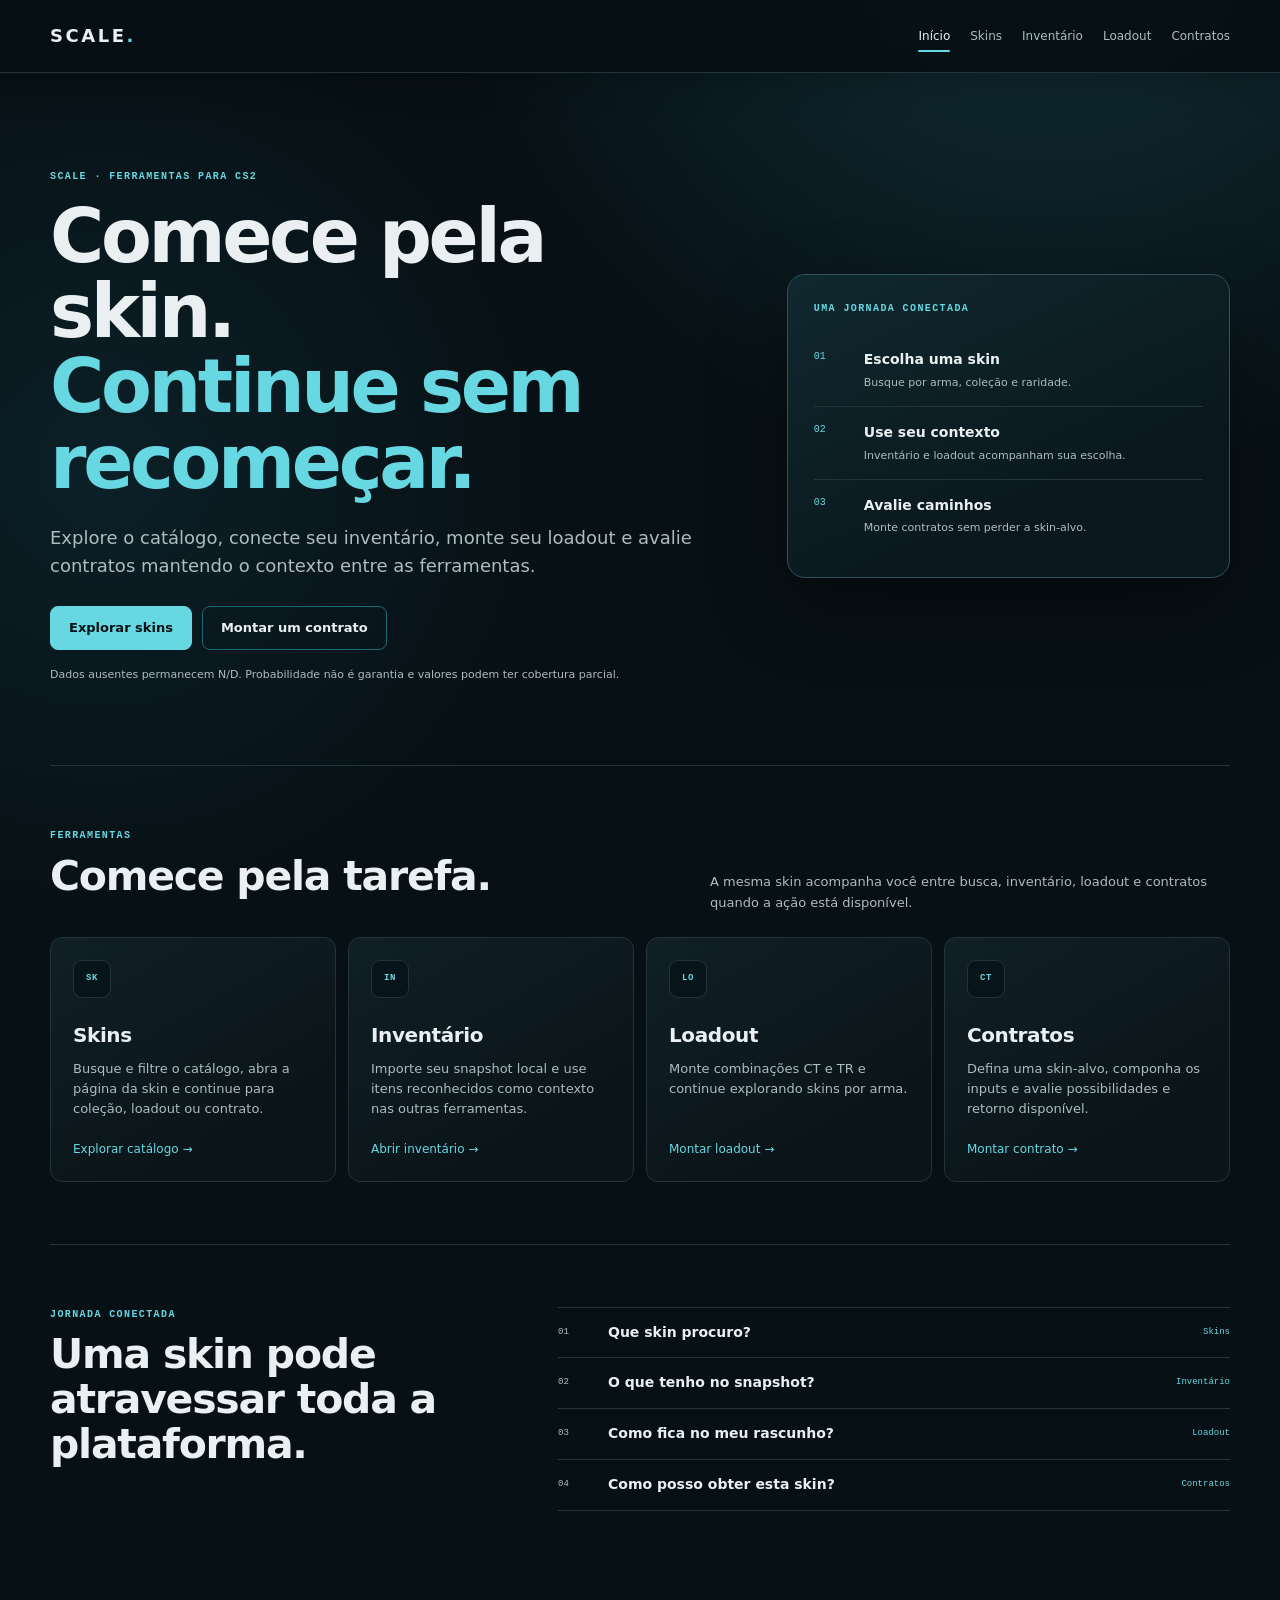
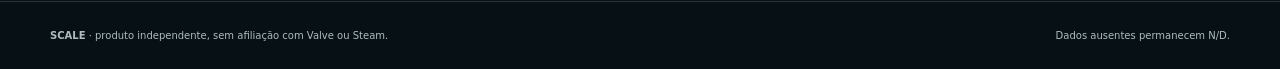
==== commit 1fac23c4: "OPS-035: finish Home public copy normalization" ====
--- a/index.html
+++ b/index.html
@@ -18,7 +18,7 @@
 <main id="main">
 <section class="wrap hero platform-hero">
   <div class="hero-copy">
-    <p class="eyebrow">SCALE · CS2 tools</p>
+    <p class="eyebrow">SCALE · ferramentas para CS2</p>
     <h1>Comece pela skin.<br><em>Continue sem recomeçar.</em></h1>
     <p class="lead">Explore o catálogo, conecte seu inventário, monte seu loadout e avalie contratos mantendo o contexto entre as ferramentas.</p>
     <div class="hero-actions">
@@ -36,8 +36,8 @@
     </ol>
   </aside>
 </section>
-<section id="platform" class="wrap section"><div class="section-head"><div><p class="eyebrow">Ferramentas</p><h2>Comece pela tarefa.</h2></div><p class="section-copy">A mesma skin acompanha você entre busca, inventário, loadout e contratos quando a capability existe.</p></div><div class="product-grid">
-<a class="product-card available" href="database/"><span class="product-icon">SK</span><h3>Skins</h3><p>Busque e filtre o catálogo, abra a Skin Hub e continue para coleção, loadout ou contrato.</p><span class="card-action">Explorar catálogo →</span></a>
+<section id="platform" class="wrap section"><div class="section-head"><div><p class="eyebrow">Ferramentas</p><h2>Comece pela tarefa.</h2></div><p class="section-copy">A mesma skin acompanha você entre busca, inventário, loadout e contratos quando a ação está disponível.</p></div><div class="product-grid">
+<a class="product-card available" href="database/"><span class="product-icon">SK</span><h3>Skins</h3><p>Busque e filtre o catálogo, abra a página da skin e continue para coleção, loadout ou contrato.</p><span class="card-action">Explorar catálogo →</span></a>
 <a class="product-card available" href="inventory/"><span class="product-icon">IN</span><h3>Inventário</h3><p>Importe seu snapshot local e use itens reconhecidos como contexto nas outras ferramentas.</p><span class="card-action">Abrir inventário →</span></a>
 <a class="product-card available" href="loadout/"><span class="product-icon">LO</span><h3>Loadout</h3><p>Monte combinações CT e TR e continue explorando skins por arma.</p><span class="card-action">Montar loadout →</span></a>
 <a class="product-card available" href="tradeup/"><span class="product-icon">CT</span><h3>Contratos</h3><p>Defina uma skin-alvo, componha os inputs e avalie possibilidades e retorno disponível.</p><span class="card-action">Montar contrato →</span></a>
--- a/platform.css
+++ b/platform.css
@@ -98,3 +98,28 @@
 .collection-hero{grid-template-columns:minmax(220px,.6fr) minmax(0,1.4fr)}.collection-fallback-art{min-height:250px;border:1px solid var(--line);border-radius:14px;background:var(--ink-900);display:flex;align-items:center;justify-content:center}.collection-fallback-art span{width:90px;height:90px;border:1px solid var(--graphite-700);border-radius:12px;display:flex;align-items:center;justify-content:center;font-size:26px;font-weight:800;color:var(--text-muted-dark);letter-spacing:.12em}.collection-hub-identity{margin-bottom:8px}.collection-attribute-grid{grid-template-columns:repeat(3,minmax(0,1fr))}.collection-rarity-attribute strong{display:flex;gap:8px;flex-wrap:wrap}.collection-skin-results{margin-top:18px}
 @media(max-width:900px){.collection-results{grid-template-columns:repeat(2,minmax(0,1fr))}.collection-hero{grid-template-columns:1fr}.collection-fallback-art{min-height:180px}.collection-attribute-grid{grid-template-columns:repeat(2,minmax(0,1fr))}}
 @media(max-width:620px){.collection-results{grid-template-columns:1fr}.collection-card-head{flex-direction:column}.collection-card-head .card-action{padding-top:4px}.collection-attribute-grid{grid-template-columns:1fr}.collections-filters{grid-template-columns:1fr}.collection-metrics{grid-template-columns:1fr 1fr}}
+
+
+
+/* OPS-035 — Product coherence & stabilization */
+body{background:
+  radial-gradient(circle at 82% -8%,#12313a 0,transparent 30%),
+  radial-gradient(circle at 8% 28%,#0b2027 0,transparent 28%),
+  var(--ink-950)}
+.site-header{box-shadow:0 10px 35px #0003}.nav-shell{min-height:72px}
+.nav a{padding:8px 0;position:relative}.nav a.active::after{content:"";position:absolute;left:0;right:0;bottom:1px;height:2px;border-radius:99px;background:var(--signal-500)}
+.button{transition:transform .16s ease,border-color .16s ease,background .16s ease}.button:hover:not(:disabled){transform:translateY(-1px)}.button:focus-visible,.nav a:focus-visible,.product-card:focus-visible,.catalog-tabs a:focus-visible{outline:2px solid var(--signal-500);outline-offset:3px}
+.platform-hero{min-height:620px;padding:96px 0 82px}.hero-copy .lead{max-width:760px}.trust-note{font-size:11px;color:var(--text-muted-dark);margin:16px 0 0;max-width:680px}
+.journey-card{border:1px solid #31515b;background:linear-gradient(155deg,#10282f,#0a181d 70%);border-radius:18px;padding:26px;box-shadow:0 28px 80px #0005}
+.journey-steps{list-style:none;margin:18px 0 0;padding:0}.journey-steps li{display:grid;grid-template-columns:38px 1fr;gap:12px;padding:15px 0;border-top:1px solid var(--line)}.journey-steps li:first-child{border-top:0}.journey-steps li>span{font-family:var(--font-mono);font-size:10px;color:var(--signal-500)}.journey-steps strong,.journey-steps small{display:block}.journey-steps strong{font-size:14px}.journey-steps small{font-size:11px;color:var(--text-muted-dark);margin-top:3px}
+#platform .product-grid{grid-template-columns:repeat(4,minmax(0,1fr))}.product-card{position:relative;min-height:245px;background:linear-gradient(150deg,#102026,#0b1519 72%);padding:22px;transition:transform .18s ease,border-color .18s ease,box-shadow .18s ease}.product-card:hover{transform:translateY(-3px);box-shadow:0 22px 55px #0004}.product-icon{width:38px;height:38px;border:1px solid var(--graphite-700);border-radius:9px;display:flex;align-items:center;justify-content:center;color:var(--signal-500);font-family:var(--font-mono);font-size:9px;font-weight:800;letter-spacing:.08em;background:#071419}.product-card h3{margin-top:22px}
+.page-hero{padding-top:70px}.page-hero .lead{max-width:780px}.catalog-tabs{display:inline-flex;gap:4px;margin-top:24px;padding:4px;border:1px solid var(--line);border-radius:10px;background:#091519}.catalog-tabs a{text-decoration:none;color:var(--text-muted-dark);font-size:11px;font-weight:750;padding:8px 14px;border-radius:7px}.catalog-tabs a.active{color:var(--text-on-dark);background:var(--graphite-800);box-shadow:inset 0 0 0 1px var(--graphite-700)}
+.explorer-shell{box-shadow:0 26px 70px #0003}.filter-toolbar{background:#0a171c}.filter-group{background:#0a171c}.results-section{padding-top:42px}.state-box{display:grid;gap:4px}.state-box strong{color:var(--text-on-dark)}.state-box span{color:var(--text-muted-dark)}
+.skin-card,.collection-card,.entity-data-grid div,.obtain-card,.float-range-card,.wear-card{box-shadow:0 10px 30px #0001}.skin-card:hover,.collection-card:hover{transform:translateY(-2px);transition:.16s ease;box-shadow:0 18px 45px #0004}
+.entity-hero{border-bottom:0}.entity-art,.collection-fallback-art{background:radial-gradient(circle at 50% 35%,#153039,#091316 65%);box-shadow:inset 0 0 0 1px #ffffff05}.entity-copy .action-helper{max-width:680px;color:var(--text-muted-dark);font-size:11px}
+.obtain-grid{gap:14px}.obtain-card{background:linear-gradient(150deg,#101f24,#0b1519);border-color:var(--graphite-700)}.obtain-card.primary-path{background:linear-gradient(150deg,#10313a,#0b1b20);border-color:var(--signal-700)}
+.origin-context{box-shadow:0 12px 35px #0002}
+.footer{margin-top:28px}
+@media(max-width:1000px){#platform .product-grid{grid-template-columns:repeat(2,minmax(0,1fr))}.platform-hero{min-height:auto}}
+@media(max-width:620px){.platform-hero{padding:58px 0 48px}.journey-card{padding:18px}#platform .product-grid{grid-template-columns:1fr}.catalog-tabs{display:flex;width:100%}.catalog-tabs a{flex:1;text-align:center}.page-hero{padding-top:42px}.nav a.active::after{bottom:2px}}
+
